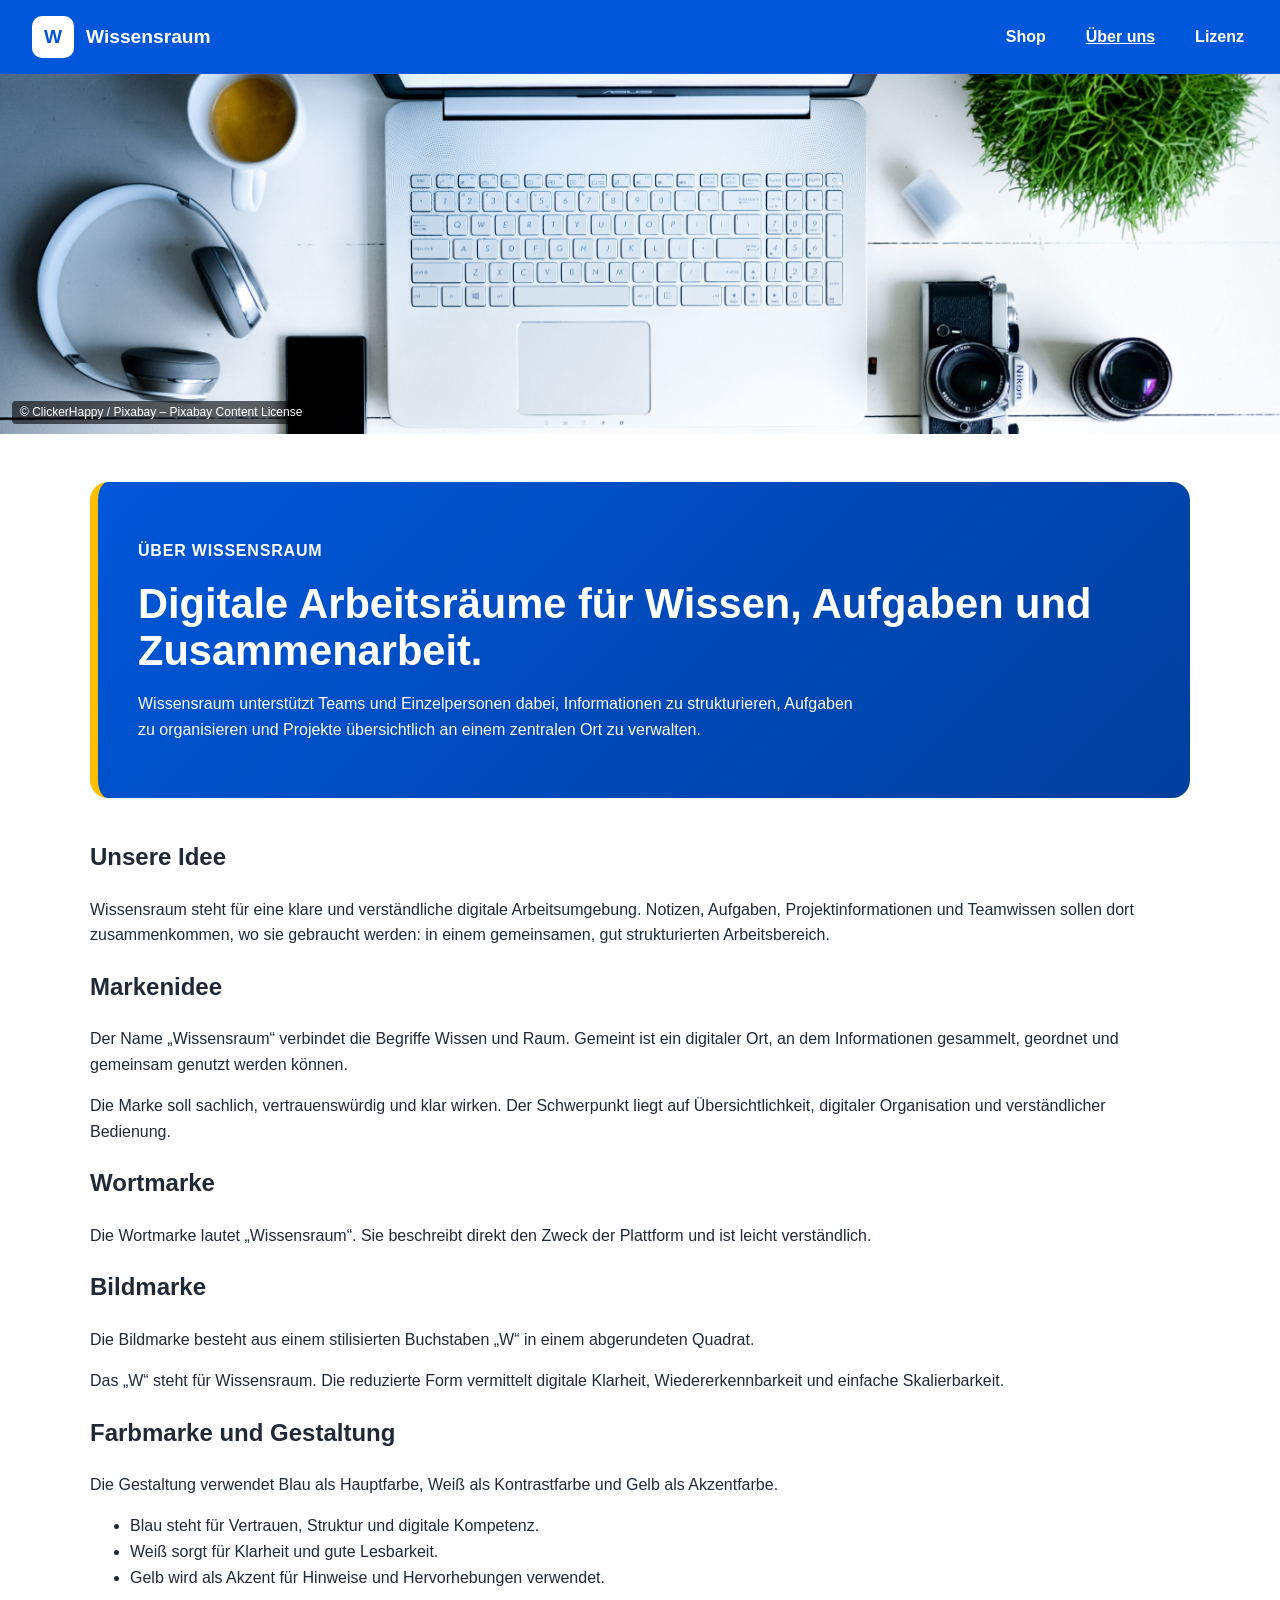
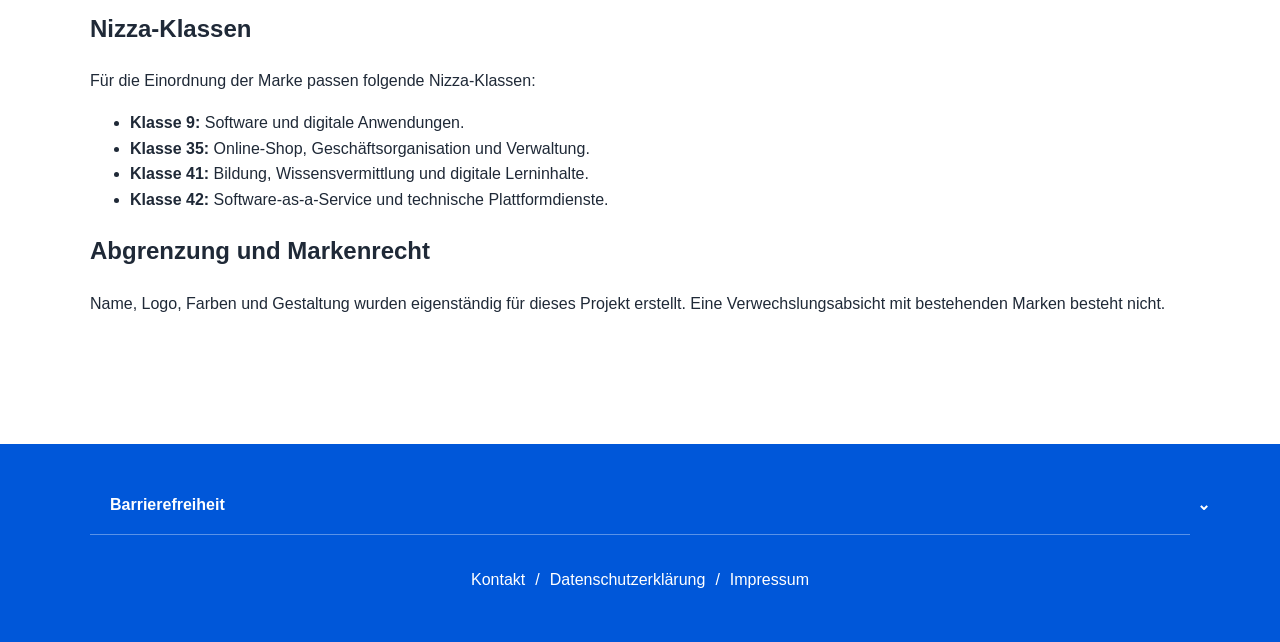
==== about.html @ c9e48c1f "Phase 1" ====
<!DOCTYPE html>
<html lang="de">
<head>
    <meta charset="UTF-8">
    <meta name="viewport" content="width=device-width, initial-scale=1.0">
    <title>Über uns | Wissensraum</title>
    <link rel="stylesheet" href="style.css">
</head>
<body>

<a class="skip-link" href="#main-content">Zum Inhalt springen</a>

<header class="site-header">
    <a class="brand" href="index.html" aria-label="Startseite Wissensraum">
        <div class="logo" aria-hidden="true">W</div>
        <span>Wissensraum</span>
    </a>

    <nav class="main-nav" aria-label="Hauptnavigation">
        <a href="shop.html">Shop</a>
        <a href="about.html" aria-current="page">Über uns</a>
        <a href="lizenz.html">Lizenz</a>
    </nav>
</header>

<figure class="hero-media">
    <img src="assets/table.jpg" alt="Arbeitsplatz mit Laptop, Kopfhörern, Kamera und Pflanze">
    <figcaption>© ClickerHappy / Pixabay – Pixabay Content License</figcaption>
</figure>

<main id="main-content" tabindex="-1">

    <section class="hero impressum-hero">
        <p class="label">Über Wissensraum</p>
        <h1>Digitale Arbeitsräume für Wissen, Aufgaben und Zusammenarbeit.</h1>
        <p>
            Wissensraum unterstützt Teams und Einzelpersonen dabei, Informationen zu strukturieren,
            Aufgaben zu organisieren und Projekte übersichtlich an einem zentralen Ort zu verwalten.
        </p>
    </section>

    <section class="cart-box info-block">
        <h2>Unsere Idee</h2>
        <p>
            Wissensraum steht für eine klare und verständliche digitale Arbeitsumgebung.
            Notizen, Aufgaben, Projektinformationen und Teamwissen sollen dort zusammenkommen,
            wo sie gebraucht werden: in einem gemeinsamen, gut strukturierten Arbeitsbereich.
        </p>
    </section>

    <section class="cart-box">
        <h2>Markenidee</h2>
        <p>
            Der Name „Wissensraum“ verbindet die Begriffe Wissen und Raum.
            Gemeint ist ein digitaler Ort, an dem Informationen gesammelt,
            geordnet und gemeinsam genutzt werden können.
        </p>
        <p>
            Die Marke soll sachlich, vertrauenswürdig und klar wirken.
            Der Schwerpunkt liegt auf Übersichtlichkeit, digitaler Organisation
            und verständlicher Bedienung.
        </p>
    </section>

    <section class="cart-box info-block">
        <h2>Wortmarke</h2>
        <p>
            Die Wortmarke lautet „Wissensraum“. Sie beschreibt direkt den Zweck
            der Plattform und ist leicht verständlich.
        </p>
    </section>

    <section class="cart-box">
        <h2>Bildmarke</h2>
        <p>
            Die Bildmarke besteht aus einem stilisierten Buchstaben „W“
            in einem abgerundeten Quadrat.
        </p>
        <p>
            Das „W“ steht für Wissensraum. Die reduzierte Form vermittelt
            digitale Klarheit, Wiedererkennbarkeit und einfache Skalierbarkeit.
        </p>
    </section>

    <section class="cart-box info-block">
        <h2>Farbmarke und Gestaltung</h2>
        <p>
            Die Gestaltung verwendet Blau als Hauptfarbe, Weiß als Kontrastfarbe
            und Gelb als Akzentfarbe.
        </p>
        <ul>
            <li>Blau steht für Vertrauen, Struktur und digitale Kompetenz.</li>
            <li>Weiß sorgt für Klarheit und gute Lesbarkeit.</li>
            <li>Gelb wird als Akzent für Hinweise und Hervorhebungen verwendet.</li>
        </ul>
    </section>

    <section class="cart-box">
        <h2>Nizza-Klassen</h2>
        <p>
            Für die Einordnung der Marke passen folgende Nizza-Klassen:
        </p>
        <ul>
            <li><strong>Klasse 9:</strong> Software und digitale Anwendungen.</li>
            <li><strong>Klasse 35:</strong> Online-Shop, Geschäftsorganisation und Verwaltung.</li>
            <li><strong>Klasse 41:</strong> Bildung, Wissensvermittlung und digitale Lerninhalte.</li>
            <li><strong>Klasse 42:</strong> Software-as-a-Service und technische Plattformdienste.</li>
        </ul>
    </section>

    <section class="cart-box info-block">
        <h2>Abgrenzung und Markenrecht</h2>
        <p>
            Name, Logo, Farben und Gestaltung wurden eigenständig für dieses Projekt erstellt.
            Eine Verwechslungsabsicht mit bestehenden Marken besteht nicht.
        </p>
    </section>

</main>

<footer class="site-footer">
    <section class="legal-accordion" aria-label="Rechtliche Informationen">
        <details>
            <summary>Barrierefreiheit</summary>
            <div class="accordion-content">
                <p>
                    Wissensraum legt Wert auf eine zugängliche Nutzung der Website.
                    Die Oberfläche wurde mit Fokus auf klare Struktur, Tastaturbedienbarkeit,
                    sichtbare Fokusmarkierungen und gute Lesbarkeit umgesetzt.
                    Diese Website wurde mit Blick auf WCAG 2.2 AA entwickelt.
                    Eine vollständige technische Prüfung ist erforderlich, um die Konformität abschließend zu bestätigen.
                </p>
                <ul>
                    <li>Semantisches HTML</li>
                    <li>Tastaturbedienbarkeit</li>
                    <li>Ausreichende Farbkontraste</li>
                    <li>Responsive Darstellung</li>
                    <li>Klare Navigationsstruktur</li>
                    <li>Sichtbare Fokus-Markierungen</li>
                </ul>
            </div>
        </details>
    </section>

    <nav class="footer-links" aria-label="Rechtliche Links">
        <a href="kontakt.html">Kontakt</a>
        <span aria-hidden="true">/</span>
        <a href="datenschutz.html">Datenschutzerklärung</a>
        <span aria-hidden="true">/</span>
        <a href="impressum.html">Impressum</a>
    </nav>
</footer>

</body>
</html>
---- style.css ----
:root {
    --blue: #0057d9;
    --blue-dark: #003f9e;
    --light-blue: #eaf2ff;
    --text: #1f2937;
    --border: #dbe3ef;
    --error: #b00020;
    --focus: #ffbf00;
}

body {
    margin: 0;
    font-family: Arial, Helvetica, sans-serif;
    background: white;
    color: var(--text);
    line-height: 1.6;
}

.hidden {
    display: none;
}

.skip-link {
    position: absolute;
    top: -60px;
    left: 20px;
    background: var(--focus);
    color: black;
    padding: 10px 14px;
    z-index: 1000;
    text-decoration: none;
    font-weight: 700;
    border-radius: 6px;
}

.skip-link:focus {
    top: 20px;
}

a:focus-visible,
button:focus-visible,
summary:focus-visible,
input:focus-visible,
textarea:focus-visible {
    outline: 3px solid var(--focus);
    outline-offset: 4px;
}

.site-header {
    background: var(--blue);
    padding: 16px 32px;
    display: flex;
    justify-content: space-between;
    align-items: center;
}

.brand {
    display: flex;
    align-items: center;
    gap: 12px;
    color: white;
    text-decoration: none;
    font-weight: 700;
    font-size: 1.2rem;
}

.logo {
    width: 42px;
    height: 42px;
    border-radius: 10px;
    background: white;
    color: var(--blue);
    display: flex;
    align-items: center;
    justify-content: center;
    font-weight: 800;
}

.main-nav {
    display: flex;
    gap: 32px;
    align-items: center;
}

.main-nav a {
    color: white;
    text-decoration: none;
    font-weight: 700;
    padding: 8px 4px;
}

.main-nav a:hover,
.main-nav a[aria-current="page"] {
    text-decoration: underline;
}

.hero-media {
    position: relative;
    width: 100%;
    margin: 0;
    padding: 0;
}

.hero-media img {
    width: 100%;
    max-height: 360px;
    object-fit: cover;
    display: block;
}

.hero-media figcaption {
    position: absolute;
    left: 12px;
    bottom: 10px;
    background: rgba(0, 0, 0, 0.6);
    color: white;
    padding: 2px 8px;
    border-radius: 4px;
    font-size: 0.75rem;
}

main {
    max-width: 1100px;
    margin: 0 auto;
    padding: 48px 24px;
    min-height: 70vh;
}

.hero {
    background: var(--light-blue);
    border-radius: 18px;
    padding: 40px;
    margin-bottom: 40px;
}

.label {
    color: var(--blue);
    font-weight: 700;
    text-transform: uppercase;
    letter-spacing: 0.05em;
}

.hero h1 {
    font-size: 2.4rem;
    margin: 0 0 16px;
}

.products {
    display: grid;
    grid-template-columns: repeat(3, 1fr);
    gap: 24px;
    margin-top: 80px;
}

.product-card {
    border: 1px solid var(--border);
    border-radius: 18px;
    padding: 28px;
    background: white;
    display: flex;
    flex-direction: column;
}

.product-card ul {
    flex-grow: 1;
}

.product-card button {
    align-self: flex-start;
}

.product-card.featured {
    border: 2px solid var(--blue);
}

.product-card h2 {
    color: var(--blue);
    margin-top: 0;
}

.price {
    font-size: 1.6rem;
    font-weight: 700;
    color: var(--blue-dark);
}

button {
    background: var(--blue);
    color: white;
    border: none;
    border-radius: 10px;
    padding: 12px 18px;
    font-weight: 700;
    cursor: pointer;
}

button:hover {
    background: var(--blue-dark);
}

.cart-panel {
    max-width: 1100px;
    margin: 40px auto 0;
    padding: 28px;
    background: white;
    border: 1px solid var(--border);
    border-radius: 18px;
}

.cart-title {
    display: flex;
    align-items: center;
    gap: 10px;
    color: var(--blue);
}

.cart-icon {
    width: 30px;
    height: 30px;
    filter: brightness(0) saturate(100%) invert(28%) sepia(99%) saturate(2633%) hue-rotate(210deg) brightness(89%) contrast(104%);
}

#cart {
    list-style: none;
    padding-left: 0;
}

.cart-item-selected {
    border-left: 5px solid var(--blue);
    background: var(--light-blue);
    border-radius: 10px;
    padding: 16px 20px;
    max-width: 520px;
}

.cart-item-selected strong {
    color: var(--blue);
    font-size: 1.1rem;
}

.notice {
    font-size: 0.95rem;
    color: #4b5563;
}

.checkout-form {
    margin-top: 32px;
    max-width: 900px;
}

.checkout-form h3 {
    font-size: 1.6rem;
    margin-bottom: 32px;
}

.step-number {
    display: inline-flex;
    width: 30px;
    height: 30px;
    border: 2px solid var(--text);
    border-radius: 50%;
    align-items: center;
    justify-content: center;
    font-size: 1rem;
    margin-right: 14px;
}

.checkout-form h4 {
    font-size: 1.3rem;
    margin: 28px 0 6px;
}

.form-hint {
    color: #4b5563;
    margin-top: 0;
}

.form-grid {
    display: grid;
    grid-template-columns: repeat(2, 1fr);
    gap: 18px 32px;
    margin: 18px 0;
}

.form-field {
    display: flex;
    flex-direction: column;
    gap: 6px;
}

.form-field label,
.form-details label {
    font-weight: 700;
}

.form-grid input,
.form-details textarea {
    width: 100%;
    padding: 16px 18px;
    border: 1px solid var(--border);
    font-size: 1rem;
    box-sizing: border-box;
}

.error-message {
    min-height: 1.2em;
    color: var(--error);
    font-size: 0.95rem;
    margin: 0;
}

input[aria-invalid="true"],
textarea[aria-invalid="true"] {
    border: 2px solid var(--error);
}

.form-details {
    margin: 24px 0;
}

.form-details summary {
    cursor: pointer;
    font-weight: 700;
    color: var(--blue);
}

.form-details textarea {
    margin-top: 12px;
    min-height: 90px;
    resize: vertical;
}

.checkbox-row {
    display: flex;
    align-items: center;
    gap: 14px;
    margin: 18px 0;
}

.checkbox-row input {
    width: 24px;
    height: 24px;
}

.checkout-submit {
    width: 100%;
    margin-top: 20px;
    border-radius: 0;
    padding: 18px;
    font-size: 1rem;
}

.site-footer {
    margin-top: 64px;
    background: var(--blue);
    color: white;
    padding: 32px;
}

.legal-accordion {
    max-width: 1100px;
    margin: 0 auto 32px auto;
}

.legal-accordion summary {
    display: block;
    width: 100%;
    cursor: pointer;
    font-weight: 700;
    padding: 16px 20px;
    color: white;
    background: var(--blue);
    list-style: none;
    border: none;
}

.legal-accordion details {
    margin-bottom: 2px;
    border-bottom: 1px solid rgba(255, 255, 255, 0.35);
}

.legal-accordion summary::-webkit-details-marker {
    display: none;
}

.legal-accordion summary::after {
    content: "⌄";
    float: right;
}

.legal-accordion details[open] summary::after {
    content: "⌃";
}

.accordion-content {
    background: var(--blue-dark);
    padding: 20px;
    color: white;
}

.accordion-content p,
.accordion-content li {
    color: white;
}

.footer-links {
    display: flex;
    justify-content: center;
    gap: 10px;
    flex-wrap: wrap;
    margin: 28px 0 18px;
}

.footer-links a,
.footer-links span {
    color: white;
    text-decoration: none;
}

.footer-links a:hover {
    text-decoration: underline;
}

.mock-popup {
    position: fixed;
    inset: 0;
    background: rgba(0, 0, 0, 0.45);
    display: flex;
    align-items: center;
    justify-content: center;
    z-index: 2000;
}

.mock-popup.hidden {
    display: none;
}

.mock-popup-content {
    background: white;
    color: var(--text);
    max-width: 480px;
    padding: 32px;
    border-radius: 18px;
    box-shadow: 0 12px 40px rgba(0, 0, 0, 0.25);
}

.mock-popup-content h2 {
    color: var(--blue);
    margin-top: 0;
}

.loading-overlay {
    position: fixed;
    inset: 0;
    background: rgba(255, 255, 255, 0.75);
    display: flex;
    align-items: center;
    justify-content: center;
    z-index: 3000;
}

.loading-overlay.hidden {
    display: none;
}

.loading-overlay img {
    width: 300px;
    height: auto;
}

.sr-only {
    position: absolute;
    width: 1px;
    height: 1px;
    padding: 0;
    margin: -1px;
    overflow: hidden;
    clip: rect(0, 0, 0, 0);
    white-space: nowrap;
    border: 0;
}

@media (max-width: 800px) {
    .site-header {
        flex-direction: column;
        align-items: flex-start;
        gap: 16px;
    }

    .main-nav {
        flex-wrap: wrap;
        gap: 20px;
    }

    .products {
        grid-template-columns: 1fr;
    }

    .form-grid {
        grid-template-columns: 1fr;
    }

    .hero h1 {
        font-size: 2rem;
    }
}

.feature-showcase {
    margin-top: 80px;
}

.feature-intro {
    max-width: 760px;
    margin-bottom: 50px;
}

.feature-label {
    color: var(--blue);
    font-weight: 700;
    text-transform: uppercase;
    letter-spacing: 0.08em;
    margin-bottom: 12px;
}

.feature-intro h2 {
    font-size: 3.2rem;
    line-height: 1.08;
    margin: 0 0 24px;
    max-width: 720px;
}

.feature-text {
    font-size: 1.1rem;
    color: #4b5563;
    max-width: 680px;
}

.feature-highlight-grid {
    display: block;
    width: 100%;
}

.feature-large-card {
    background: #f5efe7;
    border-radius: 24px;
    overflow: hidden;
    display: grid;
    grid-template-columns: minmax(220px, 0.9fr) minmax(260px, 1.1fr);
    min-height: 520px;
    width: 100%;
}

.feature-card-content {
    padding: 42px;
    display: flex;
    flex-direction: column;
    position: relative;
    z-index: 2;
}

.feature-card-label {
    font-size: 0.95rem;
    color: #4b5563;
    margin-bottom: 16px;
}

.feature-card-content h3 {
    font-size: 2rem;
    line-height: 1.1;
    margin: 0 0 24px;
}

.feature-card-content p {
    color: #4b5563;
    line-height: 1.7;
}

.feature-arrow {
    margin-top: auto;
    width: 52px;
    height: 52px;
    border-radius: 50%;
    font-size: 1.5rem;
    padding: 0;
}

.feature-preview {
    position: relative;
    min-width: 0;
    display: flex;
    align-items: center;
    justify-content: center;
    padding: 30px;
    overflow: hidden;
}

.preview-window {
    width: 100%;
    max-width: 340px;
    height: 100%;
    min-height: 440px;
    background: white;
    border-radius: 24px;
    display: grid;
    grid-template-columns: 70px 1fr;
    overflow: hidden;
    box-shadow: 0 12px 40px rgba(0,0,0,0.08);
}

.preview-sidebar {
    background: #f3f4f6;
}

.preview-content {
    position: relative;
    padding: 24px;
    overflow: hidden;
}

.preview-note {
    position: absolute;
    background: white;
    border-radius: 18px;
    padding: 16px;
    width: 210px;
    max-width: calc(100% - 32px);
    box-shadow: 0 10px 24px rgba(0,0,0,0.08);
    border: 1px solid #e5e7eb;
}

.preview-note strong {
    display: block;
    margin-bottom: 8px;
    font-size: 1rem;
}

.preview-note span {
    color: #4b5563;
}

.note-one {
    top: 30px;
    right: 18px;
}

.note-two {
    top: 180px;
    left: 18px;
}

.note-three {
    bottom: 40px;
    right: 18px;
}

.feature-small-grid {
    display: grid;
    grid-template-columns: 1fr 1fr;
    gap: 20px;
}

.mini-feature-card {
    background: white;
    border: 1px solid var(--border);
    border-radius: 22px;
    padding: 28px;
    min-height: 210px;
}

.mini-icon {
    font-size: 2rem;
    margin-bottom: 20px;
}

.mini-feature-card h3 {
    font-size: 1.3rem;
    line-height: 1.2;
    margin-bottom: 14px;
}

.mini-feature-card p {
    color: #4b5563;
    line-height: 1.6;
}

.featured-mini-card {
    background: var(--blue-dark);
    color: white;
}

.featured-mini-card p {
    color: rgba(255,255,255,0.85);
}

@media (max-width: 1100px) {
    .feature-highlight-grid {
        grid-template-columns: 1fr;
    }

    .feature-large-card {
        grid-template-columns: 1fr 1fr;
    }
}

@media (max-width: 760px) {
    .feature-intro h2 {
        font-size: 2.2rem;
    }

    .feature-large-card {
        grid-template-columns: 1fr;
    }

    .feature-small-grid {
        grid-template-columns: 1fr;
    }

    .preview-window {
        max-width: 100%;
        min-height: 360px;
    }
}

.impressum-hero {
    background: linear-gradient(135deg, var(--blue), var(--blue-dark));
    color: white;
    border-left: 8px solid var(--focus);
}

.impressum-hero .label {
    color: white;
    opacity: 1;
}

.impressum-hero h1 {
    color: white;
    font-size: 2.6rem;
    line-height: 1.15;
}

.impressum-hero p {
    color: white;
    max-width: 720px;
}


.shop-area {
    background: var(--light-blue);
    padding: 70px 40px;
    border-radius: 0;
    margin-top: 80px;

    width: 100vw;
    margin-left: calc(50% - 50vw);
    margin-right: calc(50% - 50vw);
    box-sizing: border-box;
}

.shop-area .products {
    max-width: 1100px;
    margin: 0 auto;
}

.shop-area .cart-panel {
    max-width: 1100px;
    margin: 40px auto 0;
    background: white;
}
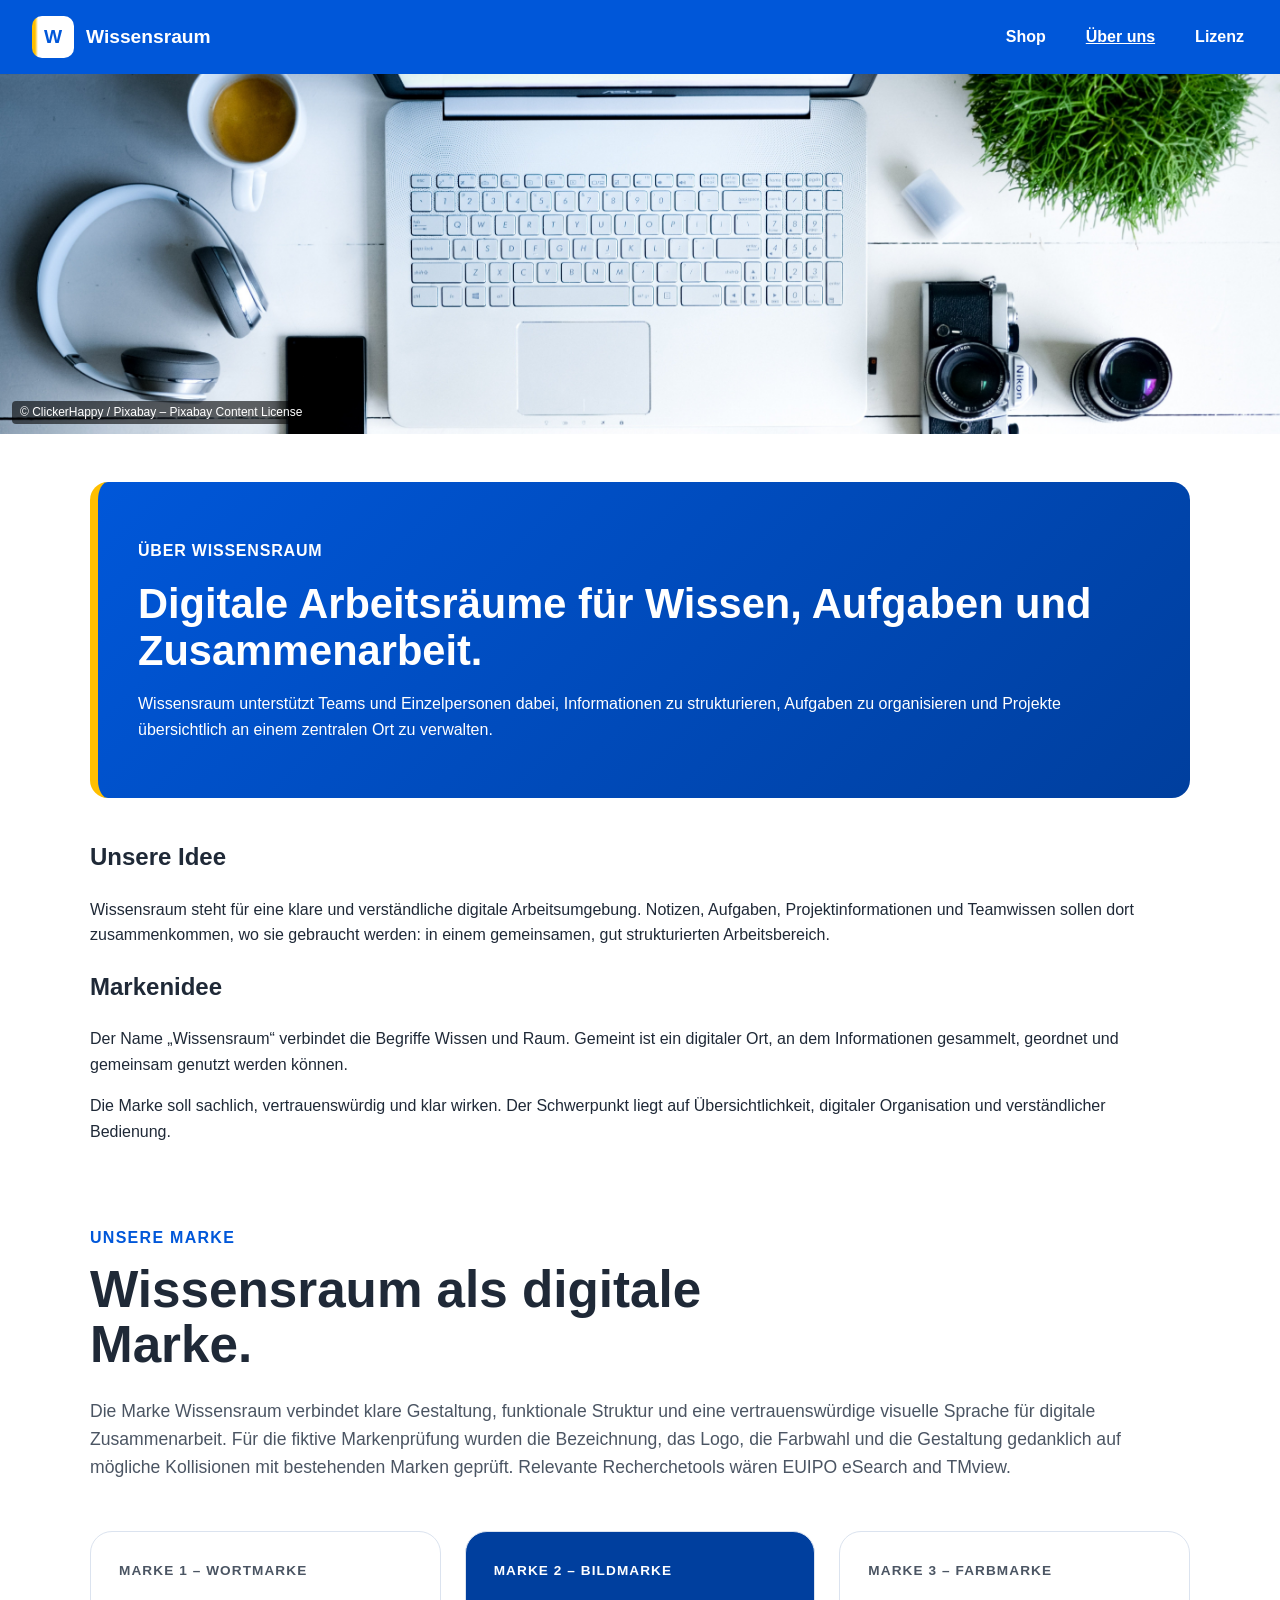
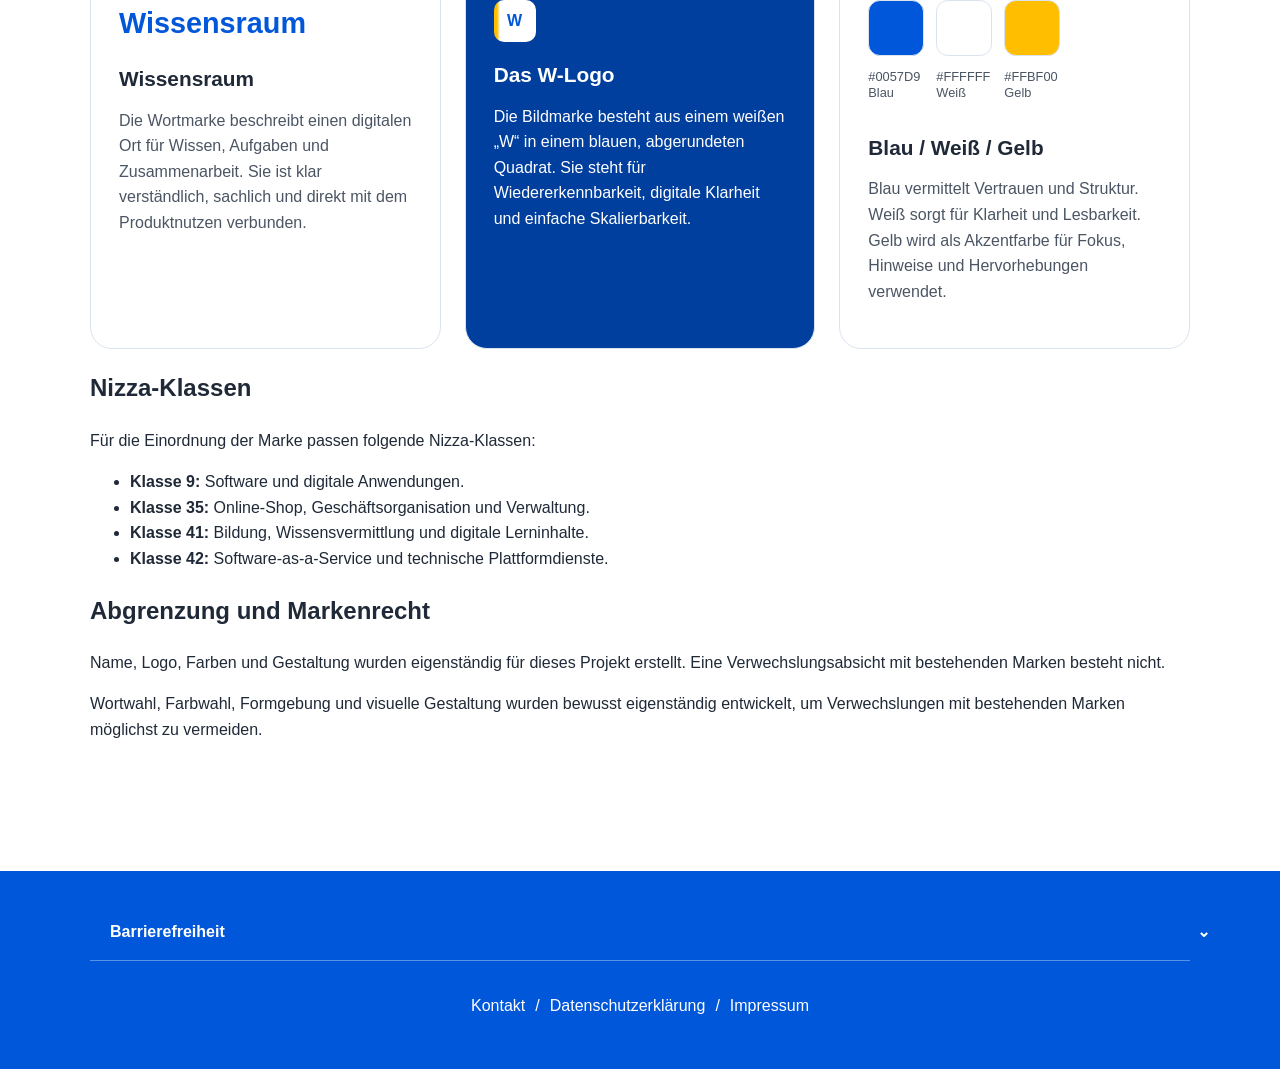
==== commit d2224c3f: "Phase 2" ====
--- a/about.html
+++ b/about.html
@@ -62,37 +62,71 @@
         </p>
     </section>
 
-    <section class="cart-box info-block">
-        <h2>Wortmarke</h2>
-        <p>
-            Die Wortmarke lautet „Wissensraum“. Sie beschreibt direkt den Zweck
-            der Plattform und ist leicht verständlich.
-        </p>
-    </section>
+    <section class="brand-showcase" aria-labelledby="brand-heading">
+        <div class="feature-intro">
+            <p class="feature-label">Unsere Marke</p>
+            <h2 id="brand-heading">Wissensraum als digitale Marke.</h2>
+            <p class="feature-text">
+                Die Marke Wissensraum verbindet klare Gestaltung, funktionale Struktur
+                und eine vertrauenswürdige visuelle Sprache für digitale Zusammenarbeit.
+                Für die fiktive Markenprüfung wurden die Bezeichnung, das Logo,
+                die Farbwahl und die Gestaltung gedanklich auf mögliche Kollisionen
+                mit bestehenden Marken geprüft. Relevante Recherchetools wären
+                EUIPO eSearch and TMview.
+            </p>
+        </div>
 
-    <section class="cart-box">
-        <h2>Bildmarke</h2>
-        <p>
-            Die Bildmarke besteht aus einem stilisierten Buchstaben „W“
-            in einem abgerundeten Quadrat.
-        </p>
-        <p>
-            Das „W“ steht für Wissensraum. Die reduzierte Form vermittelt
-            digitale Klarheit, Wiedererkennbarkeit und einfache Skalierbarkeit.
-        </p>
-    </section>
+        <div class="feature-small-grid brand-grid">
 
-    <section class="cart-box info-block">
-        <h2>Farbmarke und Gestaltung</h2>
-        <p>
-            Die Gestaltung verwendet Blau als Hauptfarbe, Weiß als Kontrastfarbe
-            und Gelb als Akzentfarbe.
-        </p>
-        <ul>
-            <li>Blau steht für Vertrauen, Struktur und digitale Kompetenz.</li>
-            <li>Weiß sorgt für Klarheit und gute Lesbarkeit.</li>
-            <li>Gelb wird als Akzent für Hinweise und Hervorhebungen verwendet.</li>
-        </ul>
+            <article class="mini-feature-card brand-card">
+                <p class="brand-kicker">Marke 1 – Wortmarke</p>
+                <div class="brand-wordmark">Wissensraum</div>
+                <h3>Wissensraum</h3>
+                <p>
+                    Die Wortmarke beschreibt einen digitalen Ort für Wissen,
+                    Aufgaben und Zusammenarbeit. Sie ist klar verständlich,
+                    sachlich und direkt mit dem Produktnutzen verbunden.
+                </p>
+            </article>
+
+            <article class="mini-feature-card featured-mini-card">
+                <p class="brand-kicker">Marke 2 – Bildmarke</p>
+                <div class="brand-logo-preview">
+                    <div class="logo" aria-hidden="true">W</div>
+                </div>
+                <h3>Das W-Logo</h3>
+                <p>
+                    Die Bildmarke besteht aus einem weißen „W“ in einem blauen,
+                    abgerundeten Quadrat. Sie steht für Wiedererkennbarkeit,
+                    digitale Klarheit und einfache Skalierbarkeit.
+                </p>
+            </article>
+
+            <article class="mini-feature-card brand-card">
+                <p class="brand-kicker">Marke 3 – Farbmarke</p>
+                <div class="color-row" aria-label="Markenfarben">
+                    <div>
+                        <span class="color-swatch blue"></span>
+                        <p>#0057D9<br>Blau</p>
+                    </div>
+                    <div>
+                        <span class="color-swatch white"></span>
+                        <p>#FFFFFF<br>Weiß</p>
+                    </div>
+                    <div>
+                        <span class="color-swatch yellow"></span>
+                        <p>#FFBF00<br>Gelb</p>
+                    </div>
+                </div>
+                <h3>Blau / Weiß / Gelb</h3>
+                <p>
+                    Blau vermittelt Vertrauen und Struktur. Weiß sorgt für Klarheit
+                    und Lesbarkeit. Gelb wird als Akzentfarbe für Fokus,
+                    Hinweise und Hervorhebungen verwendet.
+                </p>
+            </article>
+
+        </div>
     </section>
 
     <section class="cart-box">
@@ -113,6 +147,11 @@
         <p>
             Name, Logo, Farben und Gestaltung wurden eigenständig für dieses Projekt erstellt.
             Eine Verwechslungsabsicht mit bestehenden Marken besteht nicht.
+
+        <p>
+            Wortwahl, Farbwahl, Formgebung und visuelle Gestaltung wurden bewusst eigenständig entwickelt,
+            um Verwechslungen mit bestehenden Marken möglichst zu vermeiden.
+        </p>
         </p>
     </section>
 
--- a/style.css
+++ b/style.css
@@ -1,3 +1,7 @@
+/* ==================================================
+   1. Globale Variablen
+================================================== */
+
 :root {
     --blue: #0057d9;
     --blue-dark: #003f9e;
@@ -8,6 +12,11 @@
     --focus: #ffbf00;
 }
 
+
+/* ==================================================
+   2. Basislayout
+================================================== */
+
 body {
     margin: 0;
     font-family: Arial, Helvetica, sans-serif;
@@ -16,9 +25,21 @@
     line-height: 1.6;
 }
 
+main {
+    max-width: 1100px;
+    margin: 0 auto;
+    padding: 48px 24px;
+    min-height: 70vh;
+}
+
 .hidden {
     display: none;
 }
+
+
+/* ==================================================
+   3. Barrierefreiheit
+================================================== */
 
 .skip-link {
     position: absolute;
@@ -44,428 +65,6 @@
 textarea:focus-visible {
     outline: 3px solid var(--focus);
     outline-offset: 4px;
-}
-
-.site-header {
-    background: var(--blue);
-    padding: 16px 32px;
-    display: flex;
-    justify-content: space-between;
-    align-items: center;
-}
-
-.brand {
-    display: flex;
-    align-items: center;
-    gap: 12px;
-    color: white;
-    text-decoration: none;
-    font-weight: 700;
-    font-size: 1.2rem;
-}
-
-.logo {
-    width: 42px;
-    height: 42px;
-    border-radius: 10px;
-    background: white;
-    color: var(--blue);
-    display: flex;
-    align-items: center;
-    justify-content: center;
-    font-weight: 800;
-}
-
-.main-nav {
-    display: flex;
-    gap: 32px;
-    align-items: center;
-}
-
-.main-nav a {
-    color: white;
-    text-decoration: none;
-    font-weight: 700;
-    padding: 8px 4px;
-}
-
-.main-nav a:hover,
-.main-nav a[aria-current="page"] {
-    text-decoration: underline;
-}
-
-.hero-media {
-    position: relative;
-    width: 100%;
-    margin: 0;
-    padding: 0;
-}
-
-.hero-media img {
-    width: 100%;
-    max-height: 360px;
-    object-fit: cover;
-    display: block;
-}
-
-.hero-media figcaption {
-    position: absolute;
-    left: 12px;
-    bottom: 10px;
-    background: rgba(0, 0, 0, 0.6);
-    color: white;
-    padding: 2px 8px;
-    border-radius: 4px;
-    font-size: 0.75rem;
-}
-
-main {
-    max-width: 1100px;
-    margin: 0 auto;
-    padding: 48px 24px;
-    min-height: 70vh;
-}
-
-.hero {
-    background: var(--light-blue);
-    border-radius: 18px;
-    padding: 40px;
-    margin-bottom: 40px;
-}
-
-.label {
-    color: var(--blue);
-    font-weight: 700;
-    text-transform: uppercase;
-    letter-spacing: 0.05em;
-}
-
-.hero h1 {
-    font-size: 2.4rem;
-    margin: 0 0 16px;
-}
-
-.products {
-    display: grid;
-    grid-template-columns: repeat(3, 1fr);
-    gap: 24px;
-    margin-top: 80px;
-}
-
-.product-card {
-    border: 1px solid var(--border);
-    border-radius: 18px;
-    padding: 28px;
-    background: white;
-    display: flex;
-    flex-direction: column;
-}
-
-.product-card ul {
-    flex-grow: 1;
-}
-
-.product-card button {
-    align-self: flex-start;
-}
-
-.product-card.featured {
-    border: 2px solid var(--blue);
-}
-
-.product-card h2 {
-    color: var(--blue);
-    margin-top: 0;
-}
-
-.price {
-    font-size: 1.6rem;
-    font-weight: 700;
-    color: var(--blue-dark);
-}
-
-button {
-    background: var(--blue);
-    color: white;
-    border: none;
-    border-radius: 10px;
-    padding: 12px 18px;
-    font-weight: 700;
-    cursor: pointer;
-}
-
-button:hover {
-    background: var(--blue-dark);
-}
-
-.cart-panel {
-    max-width: 1100px;
-    margin: 40px auto 0;
-    padding: 28px;
-    background: white;
-    border: 1px solid var(--border);
-    border-radius: 18px;
-}
-
-.cart-title {
-    display: flex;
-    align-items: center;
-    gap: 10px;
-    color: var(--blue);
-}
-
-.cart-icon {
-    width: 30px;
-    height: 30px;
-    filter: brightness(0) saturate(100%) invert(28%) sepia(99%) saturate(2633%) hue-rotate(210deg) brightness(89%) contrast(104%);
-}
-
-#cart {
-    list-style: none;
-    padding-left: 0;
-}
-
-.cart-item-selected {
-    border-left: 5px solid var(--blue);
-    background: var(--light-blue);
-    border-radius: 10px;
-    padding: 16px 20px;
-    max-width: 520px;
-}
-
-.cart-item-selected strong {
-    color: var(--blue);
-    font-size: 1.1rem;
-}
-
-.notice {
-    font-size: 0.95rem;
-    color: #4b5563;
-}
-
-.checkout-form {
-    margin-top: 32px;
-    max-width: 900px;
-}
-
-.checkout-form h3 {
-    font-size: 1.6rem;
-    margin-bottom: 32px;
-}
-
-.step-number {
-    display: inline-flex;
-    width: 30px;
-    height: 30px;
-    border: 2px solid var(--text);
-    border-radius: 50%;
-    align-items: center;
-    justify-content: center;
-    font-size: 1rem;
-    margin-right: 14px;
-}
-
-.checkout-form h4 {
-    font-size: 1.3rem;
-    margin: 28px 0 6px;
-}
-
-.form-hint {
-    color: #4b5563;
-    margin-top: 0;
-}
-
-.form-grid {
-    display: grid;
-    grid-template-columns: repeat(2, 1fr);
-    gap: 18px 32px;
-    margin: 18px 0;
-}
-
-.form-field {
-    display: flex;
-    flex-direction: column;
-    gap: 6px;
-}
-
-.form-field label,
-.form-details label {
-    font-weight: 700;
-}
-
-.form-grid input,
-.form-details textarea {
-    width: 100%;
-    padding: 16px 18px;
-    border: 1px solid var(--border);
-    font-size: 1rem;
-    box-sizing: border-box;
-}
-
-.error-message {
-    min-height: 1.2em;
-    color: var(--error);
-    font-size: 0.95rem;
-    margin: 0;
-}
-
-input[aria-invalid="true"],
-textarea[aria-invalid="true"] {
-    border: 2px solid var(--error);
-}
-
-.form-details {
-    margin: 24px 0;
-}
-
-.form-details summary {
-    cursor: pointer;
-    font-weight: 700;
-    color: var(--blue);
-}
-
-.form-details textarea {
-    margin-top: 12px;
-    min-height: 90px;
-    resize: vertical;
-}
-
-.checkbox-row {
-    display: flex;
-    align-items: center;
-    gap: 14px;
-    margin: 18px 0;
-}
-
-.checkbox-row input {
-    width: 24px;
-    height: 24px;
-}
-
-.checkout-submit {
-    width: 100%;
-    margin-top: 20px;
-    border-radius: 0;
-    padding: 18px;
-    font-size: 1rem;
-}
-
-.site-footer {
-    margin-top: 64px;
-    background: var(--blue);
-    color: white;
-    padding: 32px;
-}
-
-.legal-accordion {
-    max-width: 1100px;
-    margin: 0 auto 32px auto;
-}
-
-.legal-accordion summary {
-    display: block;
-    width: 100%;
-    cursor: pointer;
-    font-weight: 700;
-    padding: 16px 20px;
-    color: white;
-    background: var(--blue);
-    list-style: none;
-    border: none;
-}
-
-.legal-accordion details {
-    margin-bottom: 2px;
-    border-bottom: 1px solid rgba(255, 255, 255, 0.35);
-}
-
-.legal-accordion summary::-webkit-details-marker {
-    display: none;
-}
-
-.legal-accordion summary::after {
-    content: "⌄";
-    float: right;
-}
-
-.legal-accordion details[open] summary::after {
-    content: "⌃";
-}
-
-.accordion-content {
-    background: var(--blue-dark);
-    padding: 20px;
-    color: white;
-}
-
-.accordion-content p,
-.accordion-content li {
-    color: white;
-}
-
-.footer-links {
-    display: flex;
-    justify-content: center;
-    gap: 10px;
-    flex-wrap: wrap;
-    margin: 28px 0 18px;
-}
-
-.footer-links a,
-.footer-links span {
-    color: white;
-    text-decoration: none;
-}
-
-.footer-links a:hover {
-    text-decoration: underline;
-}
-
-.mock-popup {
-    position: fixed;
-    inset: 0;
-    background: rgba(0, 0, 0, 0.45);
-    display: flex;
-    align-items: center;
-    justify-content: center;
-    z-index: 2000;
-}
-
-.mock-popup.hidden {
-    display: none;
-}
-
-.mock-popup-content {
-    background: white;
-    color: var(--text);
-    max-width: 480px;
-    padding: 32px;
-    border-radius: 18px;
-    box-shadow: 0 12px 40px rgba(0, 0, 0, 0.25);
-}
-
-.mock-popup-content h2 {
-    color: var(--blue);
-    margin-top: 0;
-}
-
-.loading-overlay {
-    position: fixed;
-    inset: 0;
-    background: rgba(255, 255, 255, 0.75);
-    display: flex;
-    align-items: center;
-    justify-content: center;
-    z-index: 3000;
-}
-
-.loading-overlay.hidden {
-    display: none;
-}
-
-.loading-overlay img {
-    width: 300px;
-    height: auto;
 }
 
 .sr-only {
@@ -480,30 +79,384 @@
     border: 0;
 }
 
-@media (max-width: 800px) {
-    .site-header {
-        flex-direction: column;
-        align-items: flex-start;
-        gap: 16px;
-    }
-
-    .main-nav {
-        flex-wrap: wrap;
-        gap: 20px;
-    }
-
-    .products {
-        grid-template-columns: 1fr;
-    }
-
-    .form-grid {
-        grid-template-columns: 1fr;
-    }
-
-    .hero h1 {
-        font-size: 2rem;
-    }
-}
+
+/* ==================================================
+   4. Header, Logo und Navigation
+================================================== */
+
+.site-header {
+    background: var(--blue);
+    padding: 16px 32px;
+    display: flex;
+    justify-content: space-between;
+    align-items: center;
+}
+
+.brand {
+    display: flex;
+    align-items: center;
+    gap: 12px;
+    color: white;
+    text-decoration: none;
+    font-weight: 700;
+    font-size: 1.2rem;
+}
+
+.logo {
+    width: 42px;
+    height: 42px;
+    border-radius: 10px;
+    background: linear-gradient(90deg, var(--focus) 0 3px, white 6px);
+    color: var(--blue);
+    display: flex;
+    align-items: center;
+    justify-content: center;
+    font-weight: 800;
+}
+
+.main-nav {
+    display: flex;
+    gap: 32px;
+    align-items: center;
+}
+
+.main-nav a {
+    color: white;
+    text-decoration: none;
+    font-weight: 700;
+    padding: 8px 4px;
+}
+
+.main-nav a:hover,
+.main-nav a[aria-current="page"] {
+    text-decoration: underline;
+}
+
+
+/* ==================================================
+   5. Hero-Bild und Hero-Bereiche
+================================================== */
+
+.hero-media {
+    position: relative;
+    width: 100%;
+    margin: 0;
+    padding: 0;
+}
+
+.hero-media img {
+    width: 100%;
+    max-height: 360px;
+    object-fit: cover;
+    display: block;
+}
+
+.hero-media figcaption {
+    position: absolute;
+    left: 12px;
+    bottom: 10px;
+    background: rgba(0, 0, 0, 0.6);
+    color: white;
+    padding: 2px 8px;
+    border-radius: 4px;
+    font-size: 0.75rem;
+}
+
+.hero {
+    background: var(--light-blue);
+    border-radius: 18px;
+    padding: 40px;
+    margin-bottom: 40px;
+}
+
+.label {
+    color: var(--blue);
+    font-weight: 700;
+    text-transform: uppercase;
+    letter-spacing: 0.05em;
+}
+
+.hero h1 {
+    font-size: 2.4rem;
+    margin: 0 0 16px;
+}
+
+.impressum-hero {
+    background: linear-gradient(135deg, var(--blue), var(--blue-dark));
+    color: white;
+    border-left: 8px solid var(--focus);
+}
+
+.impressum-hero .label,
+.impressum-hero h1,
+.impressum-hero p {
+    color: white;
+}
+
+.impressum-hero .label {
+    opacity: 1;
+}
+
+.impressum-hero h1 {
+    font-size: 2.6rem;
+    line-height: 1.15;
+}
+
+.impressum-hero p {
+    max-width: 100%;
+}
+
+
+/* ==================================================
+   6. Buttons
+================================================== */
+
+button {
+    background: var(--blue);
+    color: white;
+    border: none;
+    border-radius: 10px;
+    padding: 12px 18px;
+    font-weight: 700;
+    cursor: pointer;
+}
+
+button:hover {
+    background: var(--blue-dark);
+}
+
+
+/* ==================================================
+   7. Produktbereich / Shop
+================================================== */
+
+.shop-area {
+    background: var(--light-blue);
+    padding: 70px 40px;
+    border-radius: 0;
+    margin-top: 80px;
+    width: 100vw;
+    margin-left: calc(50% - 50vw);
+    margin-right: calc(50% - 50vw);
+    box-sizing: border-box;
+}
+
+.products {
+    display: grid;
+    grid-template-columns: repeat(3, 1fr);
+    gap: 24px;
+    margin-top: 80px;
+}
+
+.shop-area .products {
+    max-width: 1100px;
+    margin: 0 auto;
+}
+
+.product-card {
+    border: 1px solid var(--border);
+    border-radius: 18px;
+    padding: 28px;
+    background: white;
+    display: flex;
+    flex-direction: column;
+}
+
+.product-card.featured {
+    border: 2px solid var(--blue);
+}
+
+.product-card h2 {
+    color: var(--blue);
+    margin-top: 0;
+}
+
+.product-card ul {
+    flex-grow: 1;
+}
+
+.product-card button {
+    align-self: flex-start;
+}
+
+.price {
+    font-size: 1.6rem;
+    font-weight: 700;
+    color: var(--blue-dark);
+}
+
+
+/* ==================================================
+   8. Warenkorb
+================================================== */
+
+.cart-panel {
+    max-width: 1100px;
+    margin: 40px auto 0;
+    padding: 28px;
+    background: white;
+    border: 1px solid var(--border);
+    border-radius: 18px;
+}
+
+.shop-area .cart-panel {
+    max-width: 1100px;
+    margin: 40px auto 0;
+    background: white;
+}
+
+.cart-title {
+    display: flex;
+    align-items: center;
+    gap: 10px;
+    color: var(--blue);
+}
+
+.cart-icon {
+    width: 30px;
+    height: 30px;
+    filter: brightness(0) saturate(100%) invert(28%) sepia(99%) saturate(2633%) hue-rotate(210deg) brightness(89%) contrast(104%);
+}
+
+#cart {
+    list-style: none;
+    padding-left: 0;
+}
+
+.cart-item-selected {
+    border-left: 5px solid var(--blue);
+    background: var(--light-blue);
+    border-radius: 10px;
+    padding: 16px 20px;
+    max-width: 520px;
+}
+
+.cart-item-selected strong {
+    color: var(--blue);
+    font-size: 1.1rem;
+}
+
+.notice {
+    font-size: 0.95rem;
+    color: #4b5563;
+}
+
+
+/* ==================================================
+   9. Formulare
+================================================== */
+
+.checkout-form {
+    margin-top: 32px;
+    max-width: 900px;
+}
+
+.checkout-form h3 {
+    font-size: 1.6rem;
+    margin-bottom: 32px;
+}
+
+.checkout-form h4 {
+    font-size: 1.3rem;
+    margin: 28px 0 6px;
+}
+
+.step-number {
+    display: inline-flex;
+    width: 30px;
+    height: 30px;
+    border: 2px solid var(--text);
+    border-radius: 50%;
+    align-items: center;
+    justify-content: center;
+    font-size: 1rem;
+    margin-right: 14px;
+}
+
+.form-hint {
+    color: #4b5563;
+    margin-top: 0;
+}
+
+.form-grid {
+    display: grid;
+    grid-template-columns: repeat(2, 1fr);
+    gap: 18px 32px;
+    margin: 18px 0;
+}
+
+.form-field {
+    display: flex;
+    flex-direction: column;
+    gap: 6px;
+}
+
+.form-field label,
+.form-details label {
+    font-weight: 700;
+}
+
+.form-grid input,
+.form-details textarea {
+    width: 100%;
+    padding: 16px 18px;
+    border: 1px solid var(--border);
+    font-size: 1rem;
+    box-sizing: border-box;
+}
+
+.error-message {
+    min-height: 1.2em;
+    color: var(--error);
+    font-size: 0.95rem;
+    margin: 0;
+}
+
+input[aria-invalid="true"],
+textarea[aria-invalid="true"] {
+    border: 2px solid var(--error);
+}
+
+.form-details {
+    margin: 24px 0;
+}
+
+.form-details summary {
+    cursor: pointer;
+    font-weight: 700;
+    color: var(--blue);
+}
+
+.form-details textarea {
+    margin-top: 12px;
+    min-height: 90px;
+    resize: vertical;
+}
+
+.checkbox-row {
+    display: flex;
+    align-items: center;
+    gap: 14px;
+    margin: 18px 0;
+}
+
+.checkbox-row input {
+    width: 24px;
+    height: 24px;
+}
+
+.checkout-submit {
+    width: 100%;
+    margin-top: 20px;
+    border-radius: 0;
+    padding: 18px;
+    font-size: 1rem;
+}
+
+
+/* ==================================================
+   10. Feature-Bereich
+================================================== */
 
 .feature-showcase {
     margin-top: 80px;
@@ -583,6 +536,61 @@
     font-size: 1.5rem;
     padding: 0;
 }
+
+.feature-small-grid {
+    display: grid;
+    grid-template-columns: 1fr 1fr;
+    gap: 20px;
+}
+.brand-grid {
+    display: grid;
+    grid-template-columns: repeat(3, 1fr);
+    gap: 24px;
+    align-items: stretch;
+    margin-top: 0;
+}
+
+.brand-grid .mini-feature-card {
+    min-height: 280px;
+}
+
+.mini-feature-card {
+    background: white;
+    border: 1px solid var(--border);
+    border-radius: 22px;
+    padding: 28px;
+    min-height: 210px;
+}
+
+.mini-icon {
+    font-size: 2rem;
+    margin-bottom: 20px;
+}
+
+.mini-feature-card h3 {
+    font-size: 1.3rem;
+    line-height: 1.2;
+    margin-bottom: 14px;
+}
+
+.mini-feature-card p {
+    color: #4b5563;
+    line-height: 1.6;
+}
+
+.featured-mini-card {
+    background: var(--blue-dark);
+    color: white;
+}
+
+.featured-mini-card p {
+    color: rgba(255, 255, 255, 0.85);
+}
+
+
+/* ==================================================
+   11. Feature-Vorschau / Mockup
+================================================== */
 
 .feature-preview {
     position: relative;
@@ -604,7 +612,7 @@
     display: grid;
     grid-template-columns: 70px 1fr;
     overflow: hidden;
-    box-shadow: 0 12px 40px rgba(0,0,0,0.08);
+    box-shadow: 0 12px 40px rgba(0, 0, 0, 0.08);
 }
 
 .preview-sidebar {
@@ -624,7 +632,7 @@
     padding: 16px;
     width: 210px;
     max-width: calc(100% - 32px);
-    box-shadow: 0 10px 24px rgba(0,0,0,0.08);
+    box-shadow: 0 10px 24px rgba(0, 0, 0, 0.08);
     border: 1px solid #e5e7eb;
 }
 
@@ -653,52 +661,248 @@
     right: 18px;
 }
 
-.feature-small-grid {
-    display: grid;
-    grid-template-columns: 1fr 1fr;
-    gap: 20px;
-}
-
-.mini-feature-card {
+
+/* ==================================================
+   12. Markenbereich About-Seite
+================================================== */
+
+.brand-showcase {
+    margin-top: 80px;
+}
+
+.brand-showcase .feature-intro {
+    max-width: 100%;
+}
+
+.brand-showcase .feature-text {
+    max-width: 100%;
+}
+
+.brand-grid {
+    margin-top: 0;
+}
+
+.brand-card {
+    min-height: 260px;
+}
+
+.brand-kicker {
+    color: var(--blue);
+    font-weight: 700;
+    text-transform: uppercase;
+    letter-spacing: 0.08em;
+    font-size: 0.85rem;
+    margin: 0 0 18px;
+}
+
+.brand-wordmark {
+    color: var(--blue);
+    font-size: 1.8rem;
+    font-weight: 800;
+    margin-bottom: 20px;
+}
+
+.brand-logo-preview {
+    margin-bottom: 20px;
+}
+
+.color-row {
+    display: flex;
+    gap: 12px;
+    flex-wrap: wrap;
+    margin-bottom: 20px;
+}
+
+.color-swatch {
+    display: block;
+    width: 54px;
+    height: 54px;
+    border-radius: 12px;
+    border: 1px solid var(--border);
+}
+
+.color-swatch.blue {
+    background: var(--blue);
+}
+
+.color-swatch.white {
     background: white;
-    border: 1px solid var(--border);
-    border-radius: 22px;
-    padding: 28px;
-    min-height: 210px;
-}
-
-.mini-icon {
-    font-size: 2rem;
-    margin-bottom: 20px;
-}
-
-.mini-feature-card h3 {
-    font-size: 1.3rem;
-    line-height: 1.2;
-    margin-bottom: 14px;
-}
-
-.mini-feature-card p {
-    color: #4b5563;
-    line-height: 1.6;
-}
-
-.featured-mini-card {
+}
+
+.color-swatch.yellow {
+    background: var(--focus);
+}
+
+.color-row p {
+    font-size: 0.8rem;
+    line-height: 1.3;
+}
+
+.featured-mini-card .brand-kicker,
+.featured-mini-card .brand-wordmark,
+.featured-mini-card h3,
+.featured-mini-card p {
+    color: white;
+}
+
+
+/* ==================================================
+   13. Footer und Akkordeon
+================================================== */
+
+.site-footer {
+    margin-top: 64px;
+    background: var(--blue);
+    color: white;
+    padding: 32px;
+}
+
+.legal-accordion {
+    max-width: 1100px;
+    margin: 0 auto 32px auto;
+}
+
+.legal-accordion details {
+    margin-bottom: 2px;
+    border-bottom: 1px solid rgba(255, 255, 255, 0.35);
+}
+
+.legal-accordion summary {
+    display: block;
+    width: 100%;
+    cursor: pointer;
+    font-weight: 700;
+    padding: 16px 20px;
+    color: white;
+    background: var(--blue);
+    list-style: none;
+    border: none;
+}
+
+.legal-accordion summary::-webkit-details-marker {
+    display: none;
+}
+
+.legal-accordion summary::after {
+    content: "⌄";
+    float: right;
+}
+
+.legal-accordion details[open] summary::after {
+    content: "⌃";
+}
+
+.accordion-content {
     background: var(--blue-dark);
-    color: white;
-}
-
-.featured-mini-card p {
-    color: rgba(255,255,255,0.85);
-}
+    padding: 20px;
+    color: white;
+}
+
+.accordion-content p,
+.accordion-content li {
+    color: white;
+}
+
+.footer-links {
+    display: flex;
+    justify-content: center;
+    gap: 10px;
+    flex-wrap: wrap;
+    margin: 28px 0 18px;
+}
+
+.footer-links a,
+.footer-links span {
+    color: white;
+    text-decoration: none;
+}
+
+.footer-links a:hover {
+    text-decoration: underline;
+}
+
+
+/* ==================================================
+   14. Popup und Ladeanzeige
+================================================== */
+
+.mock-popup {
+    position: fixed;
+    inset: 0;
+    background: rgba(0, 0, 0, 0.45);
+    display: flex;
+    align-items: center;
+    justify-content: center;
+    z-index: 2000;
+}
+
+.mock-popup.hidden {
+    display: none;
+}
+
+.mock-popup-content {
+    background: white;
+    color: var(--text);
+    max-width: 480px;
+    padding: 32px;
+    border-radius: 18px;
+    box-shadow: 0 12px 40px rgba(0, 0, 0, 0.25);
+}
+
+.mock-popup-content h2 {
+    color: var(--blue);
+    margin-top: 0;
+}
+
+.loading-overlay {
+    position: fixed;
+    inset: 0;
+    background: rgba(255, 255, 255, 0.75);
+    display: flex;
+    align-items: center;
+    justify-content: center;
+    z-index: 3000;
+}
+
+.loading-overlay.hidden {
+    display: none;
+}
+
+.loading-overlay img {
+    width: 300px;
+    height: auto;
+}
+
+
+/* ==================================================
+   15. Responsive Anpassungen
+================================================== */
 
 @media (max-width: 1100px) {
-    .feature-highlight-grid {
-        grid-template-columns: 1fr;
-    }
-
     .feature-large-card {
         grid-template-columns: 1fr 1fr;
+    }
+}
+
+@media (max-width: 800px) {
+    .site-header {
+        flex-direction: column;
+        align-items: flex-start;
+        gap: 16px;
+    }
+
+    .main-nav {
+        flex-wrap: wrap;
+        gap: 20px;
+    }
+
+    .products,
+    .form-grid {
+        grid-template-columns: 1fr;
+    }
+
+    .hero h1 {
+        font-size: 2rem;
     }
 }
 
@@ -707,10 +911,7 @@
         font-size: 2.2rem;
     }
 
-    .feature-large-card {
-        grid-template-columns: 1fr;
-    }
-
+    .feature-large-card,
     .feature-small-grid {
         grid-template-columns: 1fr;
     }
@@ -721,48 +922,58 @@
     }
 }
 
-.impressum-hero {
-    background: linear-gradient(135deg, var(--blue), var(--blue-dark));
-    color: white;
-    border-left: 8px solid var(--focus);
-}
-
-.impressum-hero .label {
-    color: white;
-    opacity: 1;
-}
-
-.impressum-hero h1 {
-    color: white;
-    font-size: 2.6rem;
-    line-height: 1.15;
-}
-
-.impressum-hero p {
-    color: white;
-    max-width: 720px;
-}
-
-
-.shop-area {
-    background: var(--light-blue);
-    padding: 70px 40px;
-    border-radius: 0;
-    margin-top: 80px;
-
-    width: 100vw;
-    margin-left: calc(50% - 50vw);
-    margin-right: calc(50% - 50vw);
-    box-sizing: border-box;
-}
-
-.shop-area .products {
+
+.feature-intro-with-video {
+    max-width: 100%;
+    display: grid;
+    grid-template-columns: 1fr 260px;
+    gap: 48px;
+    align-items: center;
+}
+
+.intro-video video {
+    width: 100%;
+    aspect-ratio: 9 / 16;
+    object-fit: cover;
+    border-radius: 22px;
+    display: block;
+}
+
+@media (max-width: 800px) {
+    .feature-intro-with-video {
+        grid-template-columns: 1fr;
+    }
+
+    .intro-video {
+        max-width: 260px;
+    }
+}
+
+.hero-media video {
+    width: 100%;
+    max-height: 360px;
+    object-fit: cover;
+    display: block;
+}
+
+.media-license-list {
+    padding-left: 1.2rem;
+    margin: 16px 0 0;
+}
+
+.media-license-list li {
+    margin-bottom: 12px;
+    line-height: 1.6;
+}
+
+@media (max-width: 1000px) {
+    .brand-grid {
+        grid-template-columns: 1fr;
+    }
+}
+
+.site-footer .notice {
+    color: white;
     max-width: 1100px;
-    margin: 0 auto;
-}
-
-.shop-area .cart-panel {
-    max-width: 1100px;
-    margin: 40px auto 0;
-    background: white;
+    margin: 16px auto 0;
 }
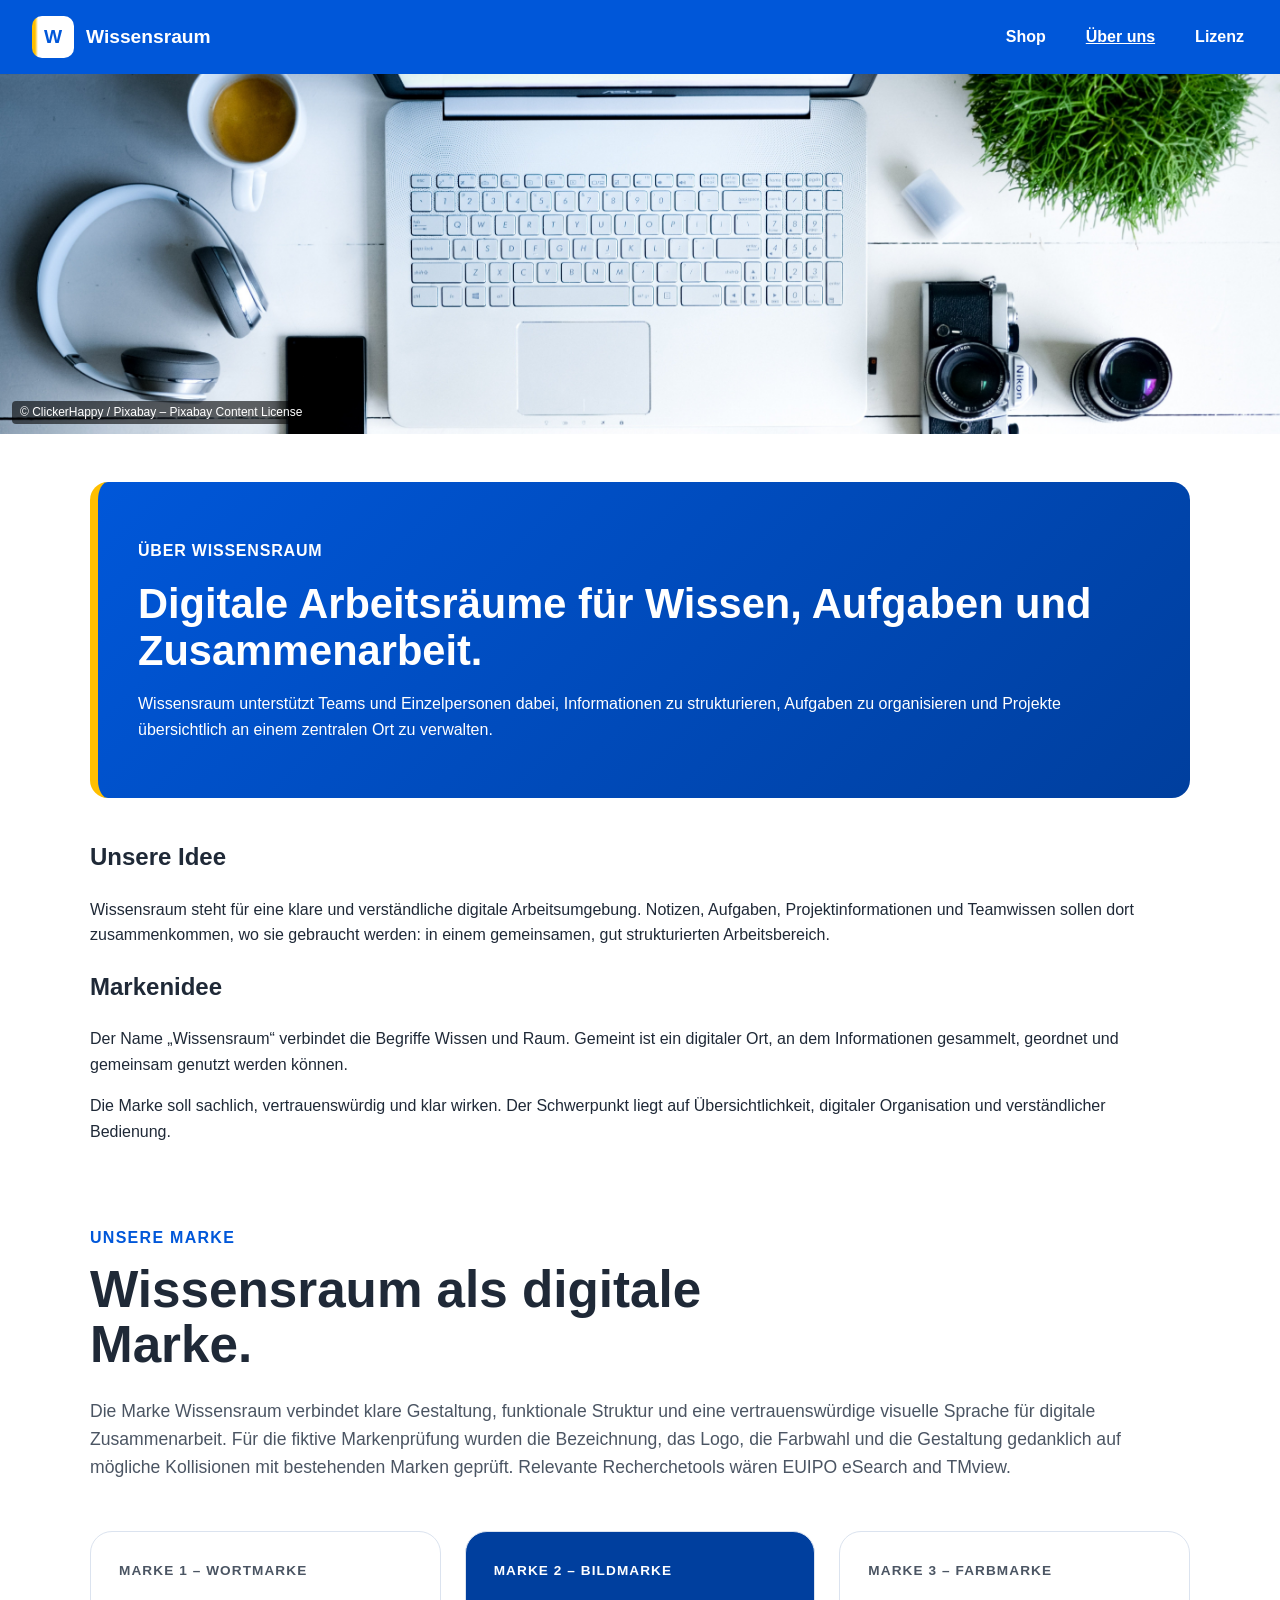
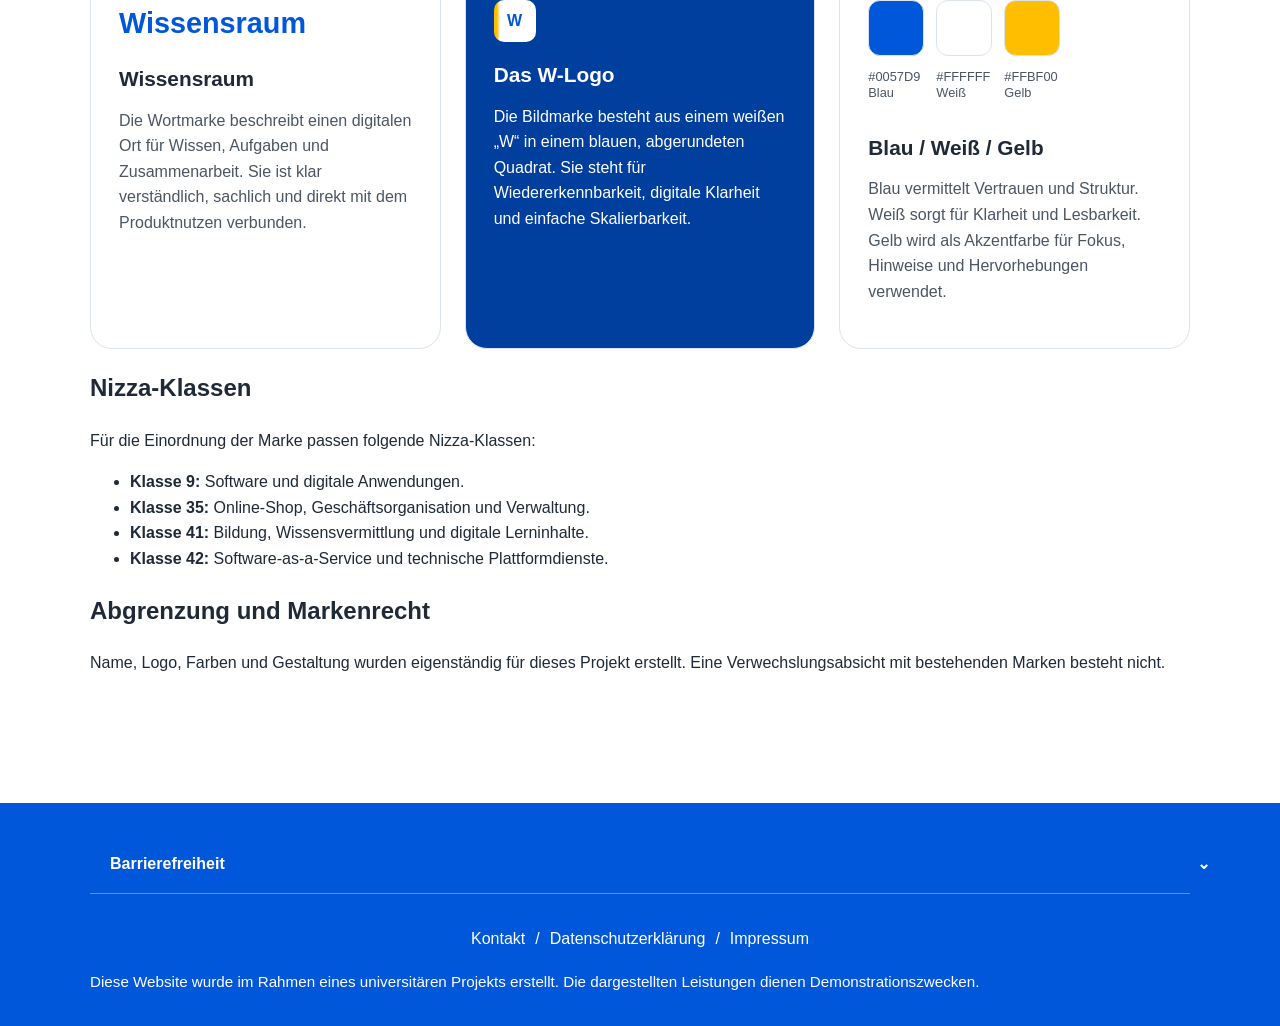
==== commit 9fc453c0: "Phase 3" ====
--- a/about.html
+++ b/about.html
@@ -17,7 +17,7 @@
     </a>
 
     <nav class="main-nav" aria-label="Hauptnavigation">
-        <a href="shop.html">Shop</a>
+        <a href="index.html">Shop</a>
         <a href="about.html" aria-current="page">Über uns</a>
         <a href="lizenz.html">Lizenz</a>
     </nav>
@@ -147,11 +147,6 @@
         <p>
             Name, Logo, Farben und Gestaltung wurden eigenständig für dieses Projekt erstellt.
             Eine Verwechslungsabsicht mit bestehenden Marken besteht nicht.
-
-        <p>
-            Wortwahl, Farbwahl, Formgebung und visuelle Gestaltung wurden bewusst eigenständig entwickelt,
-            um Verwechslungen mit bestehenden Marken möglichst zu vermeiden.
-        </p>
         </p>
     </section>
 
@@ -188,6 +183,11 @@
         <span aria-hidden="true">/</span>
         <a href="impressum.html">Impressum</a>
     </nav>
+
+    <p class="notice">
+        Diese Website wurde im Rahmen eines universitären Projekts erstellt.
+        Die dargestellten Leistungen dienen Demonstrationszwecken.
+    </p>
 </footer>
 
 </body>
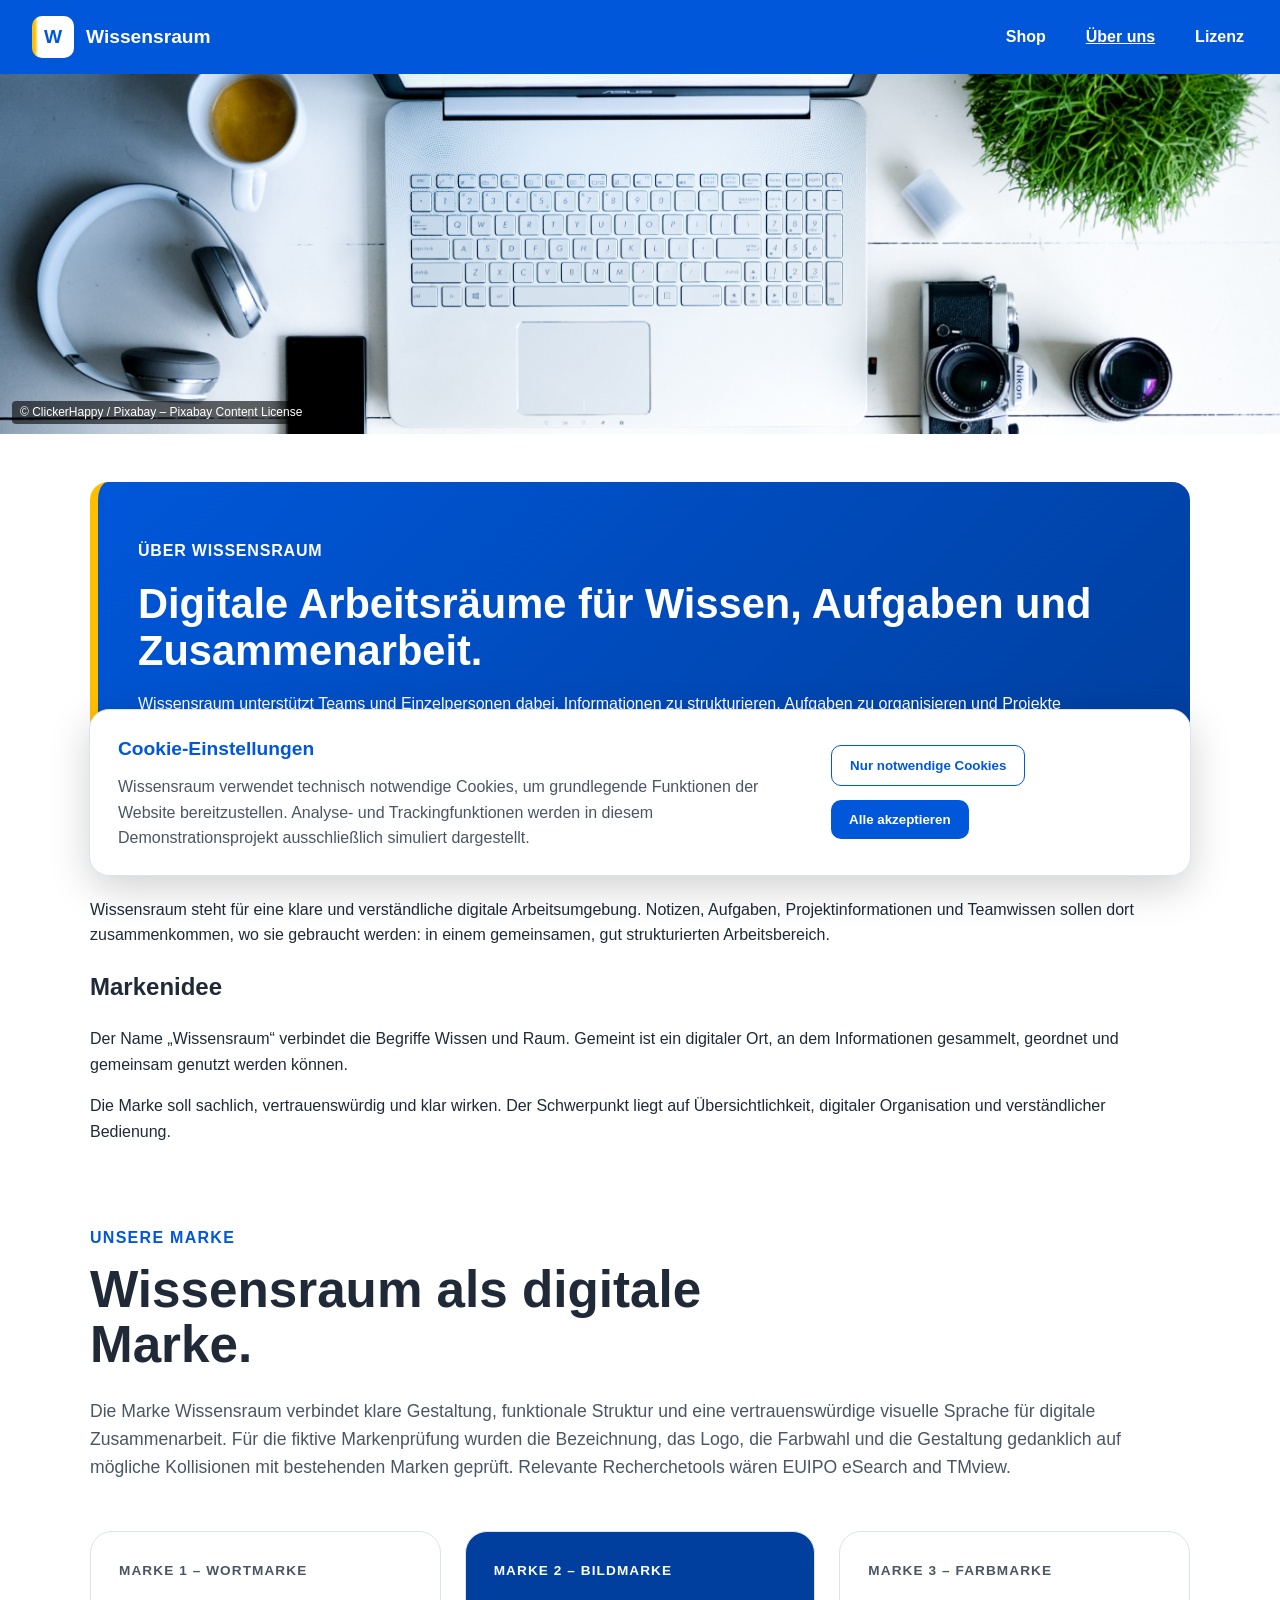
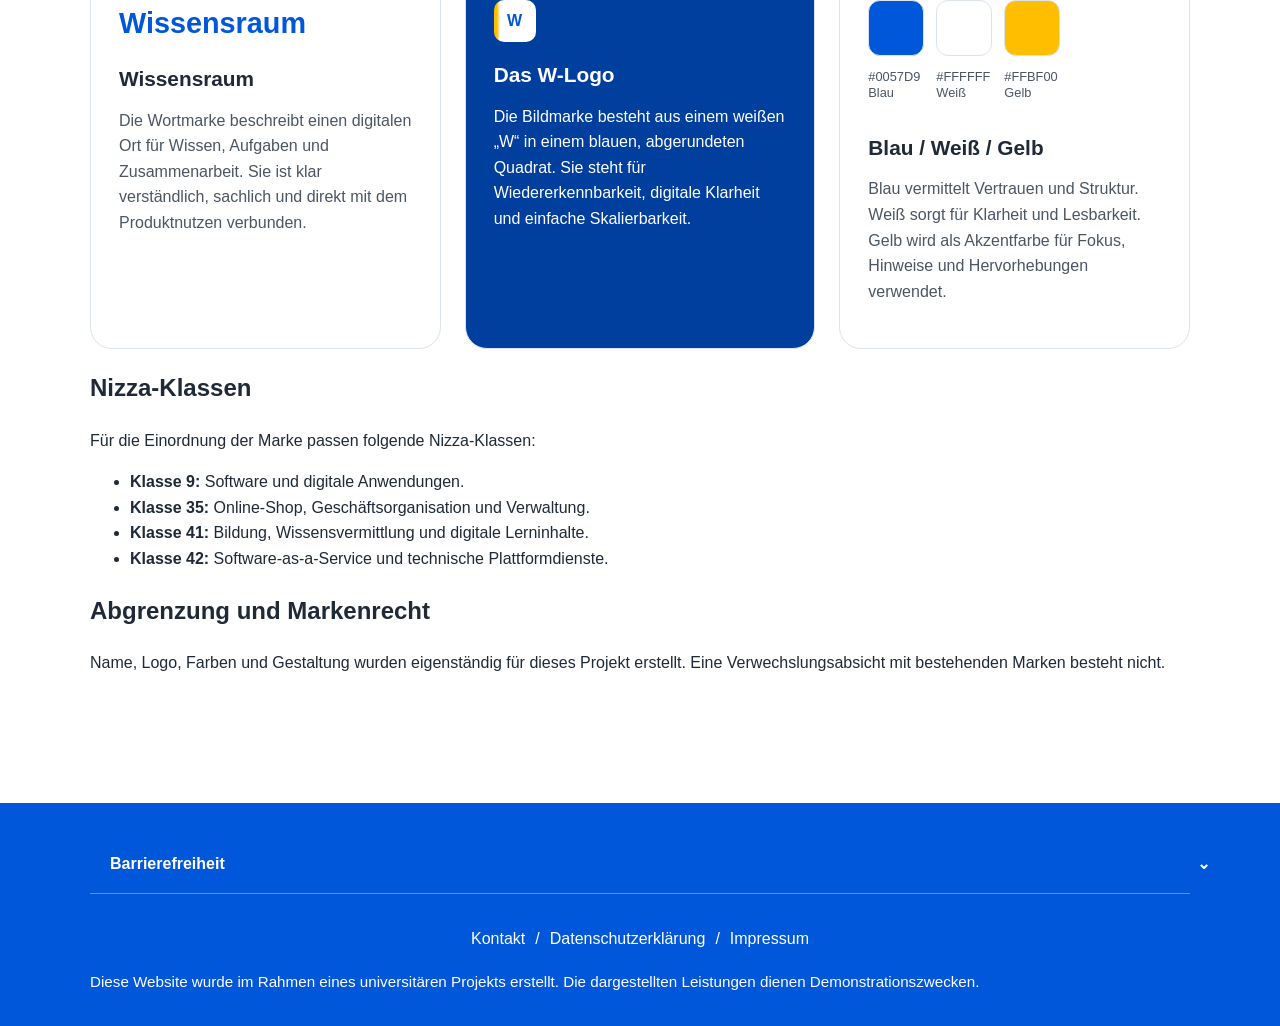
==== commit 01523387: "Phase 3" ====
--- a/about.html
+++ b/about.html
@@ -190,5 +190,31 @@
     </p>
 </footer>
 
+<div id="cookie-banner" class="cookie-banner hidden" role="dialog" aria-labelledby="cookie-title" aria-describedby="cookie-text">
+    <div class="cookie-banner-content">
+        <div class="cookie-banner-text">
+            <h2 id="cookie-title">Cookie-Einstellungen</h2>
+            <p id="cookie-text">
+                Wissensraum verwendet technisch notwendige Cookies,
+                um grundlegende Funktionen der Website bereitzustellen.
+                Analyse- und Trackingfunktionen werden in diesem
+                Demonstrationsprojekt ausschließlich simuliert dargestellt.
+            </p>
+        </div>
+
+        <div class="cookie-banner-actions">
+            <button id="cookie-essential" type="button" class="cookie-secondary">
+                Nur notwendige Cookies
+            </button>
+            <button id="cookie-accept" type="button">
+                Alle akzeptieren
+            </button>
+        </div>
+    </div>
+</div>
+
+<script src="script.js"></script>
+
+
 </body>
 </html>
--- a/style.css
+++ b/style.css
@@ -976,4 +976,81 @@
     color: white;
     max-width: 1100px;
     margin: 16px auto 0;
+}
+
+
+/* ==================================================
+   16. Cookie Banner
+================================================== */
+
+/* Cookie-Banner */
+
+.cookie-banner {
+    position: fixed;
+    bottom: 24px;
+    left: 50%;
+    transform: translateX(-50%);
+    width: min(1100px, calc(100% - 32px));
+    background: white;
+    border: 1px solid var(--border);
+    border-radius: 20px;
+    box-shadow: 0 12px 40px rgba(0, 0, 0, 0.18);
+    z-index: 5000;
+}
+
+.cookie-banner.hidden {
+    display: none;
+}
+
+.cookie-banner-content {
+    display: flex;
+    justify-content: space-between;
+    gap: 24px;
+    padding: 24px 28px;
+    align-items: center;
+}
+
+.cookie-banner-text h2 {
+    margin-top: 0;
+    margin-bottom: 10px;
+    color: var(--blue);
+    font-size: 1.2rem;
+}
+
+.cookie-banner-text p {
+    margin: 0;
+    color: #4b5563;
+    line-height: 1.6;
+    max-width: 720px;
+}
+
+.cookie-banner-actions {
+    display: flex;
+    gap: 14px;
+    flex-wrap: wrap;
+}
+
+.cookie-secondary {
+    background: white;
+    color: var(--blue);
+    border: 1px solid var(--blue);
+}
+
+.cookie-secondary:hover {
+    background: var(--light-blue);
+}
+
+@media (max-width: 760px) {
+    .cookie-banner-content {
+        flex-direction: column;
+        align-items: flex-start;
+    }
+
+    .cookie-banner-actions {
+        width: 100%;
+    }
+
+    .cookie-banner-actions button {
+        width: 100%;
+    }
 }
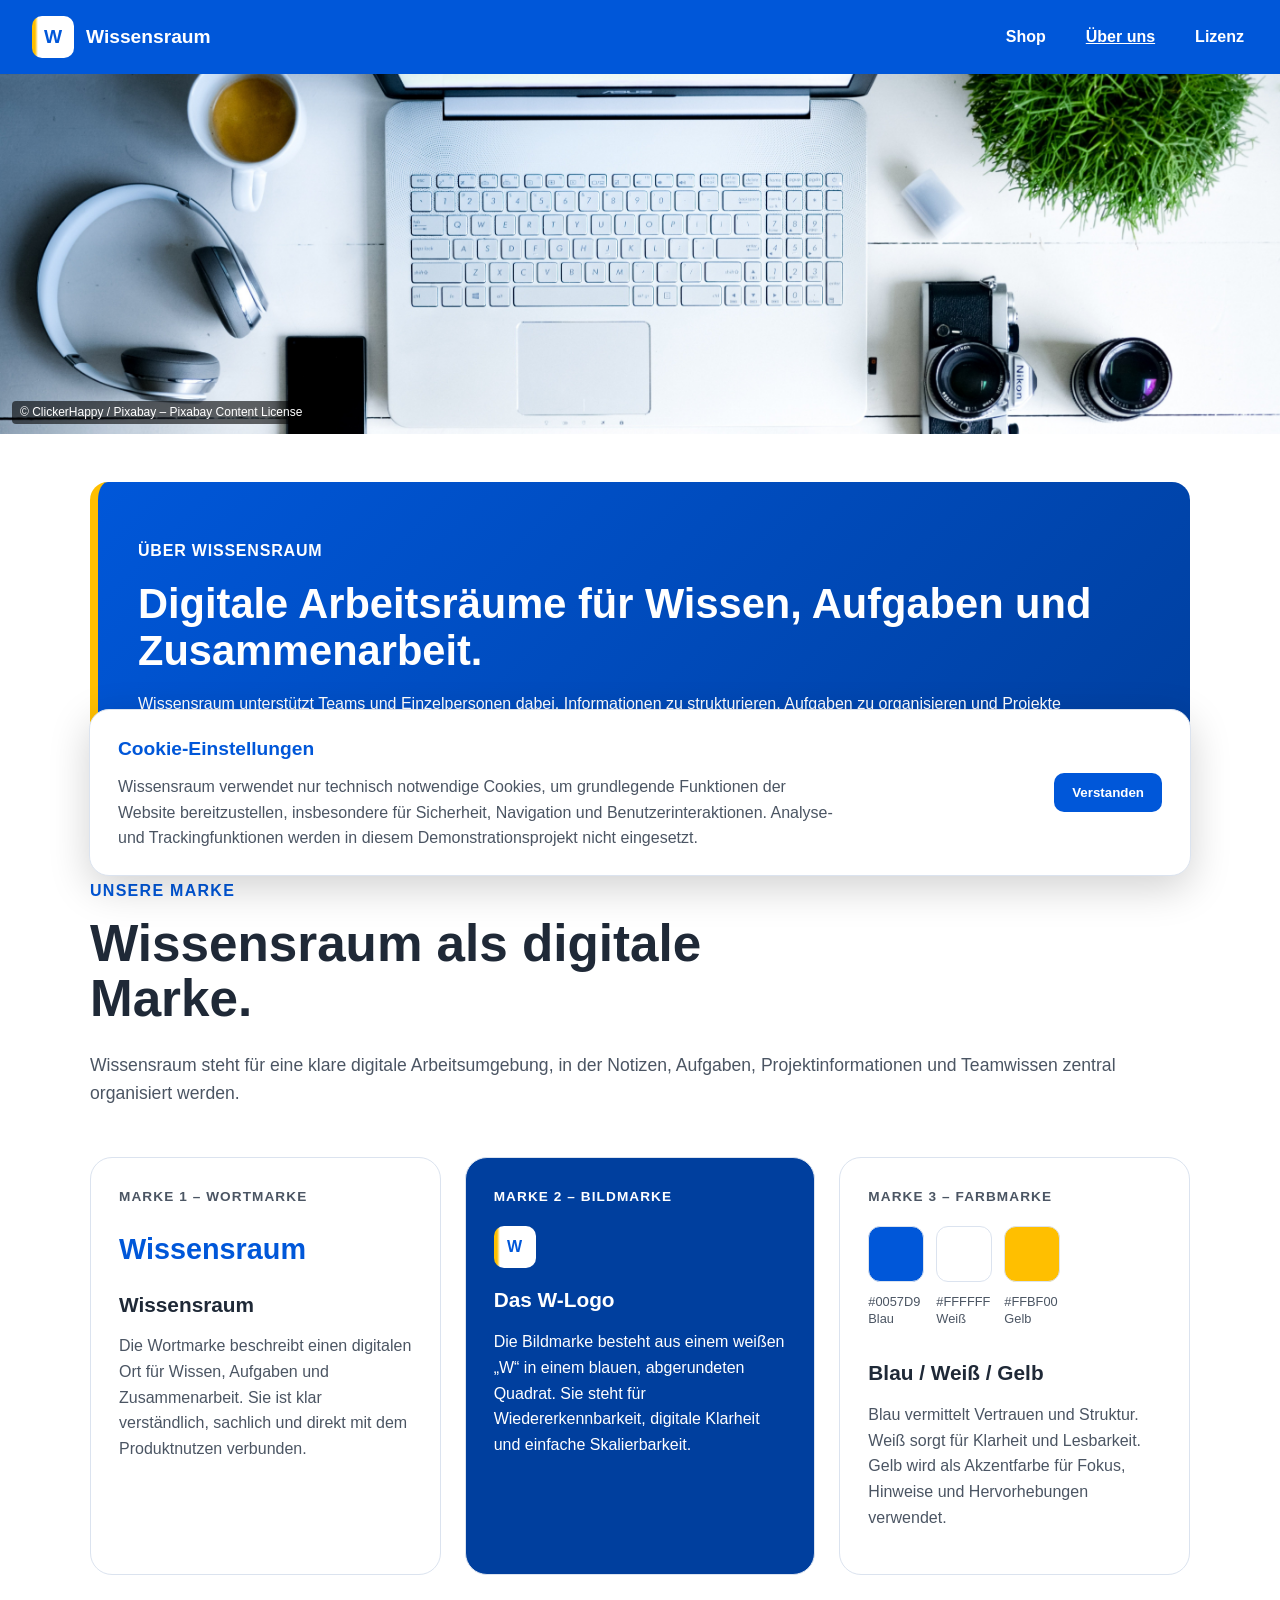
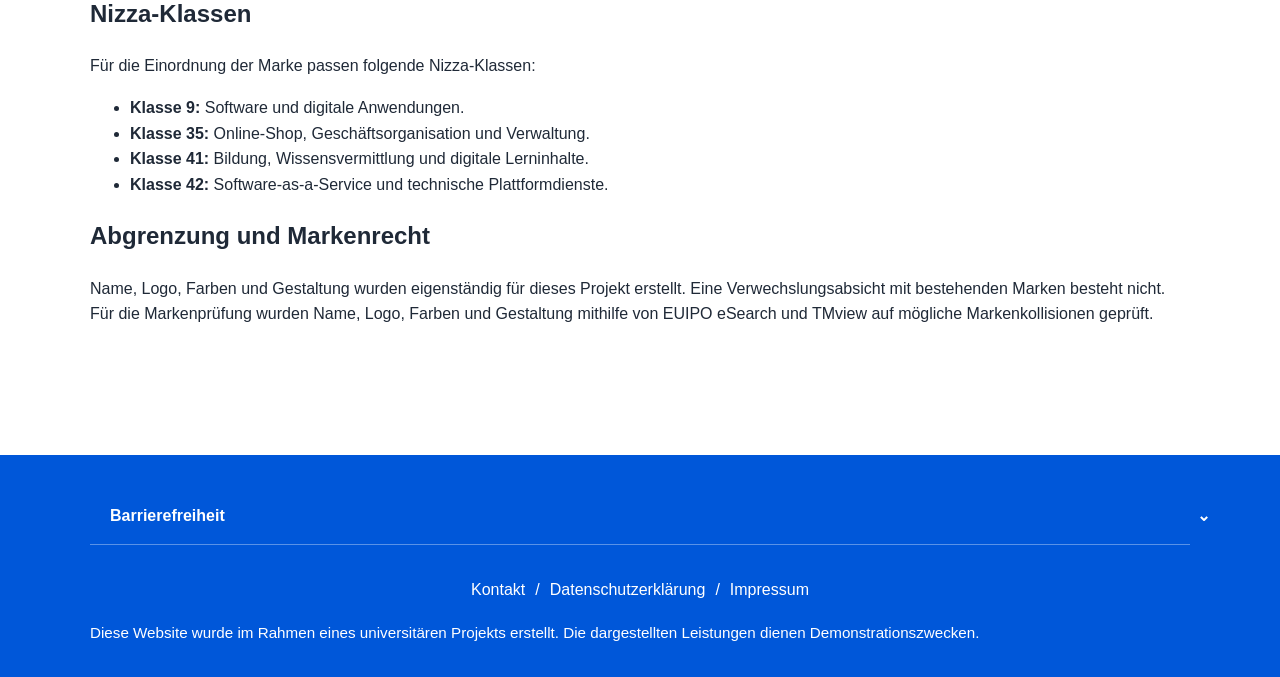
==== commit 348fa855: "Phase 4.1 - Cookie Anpassungen" ====
--- a/about.html
+++ b/about.html
@@ -39,41 +39,16 @@
         </p>
     </section>
 
-    <section class="cart-box info-block">
-        <h2>Unsere Idee</h2>
-        <p>
-            Wissensraum steht für eine klare und verständliche digitale Arbeitsumgebung.
-            Notizen, Aufgaben, Projektinformationen und Teamwissen sollen dort zusammenkommen,
-            wo sie gebraucht werden: in einem gemeinsamen, gut strukturierten Arbeitsbereich.
-        </p>
-    </section>
-
-    <section class="cart-box">
-        <h2>Markenidee</h2>
-        <p>
-            Der Name „Wissensraum“ verbindet die Begriffe Wissen und Raum.
-            Gemeint ist ein digitaler Ort, an dem Informationen gesammelt,
-            geordnet und gemeinsam genutzt werden können.
-        </p>
-        <p>
-            Die Marke soll sachlich, vertrauenswürdig und klar wirken.
-            Der Schwerpunkt liegt auf Übersichtlichkeit, digitaler Organisation
-            und verständlicher Bedienung.
-        </p>
-    </section>
-
     <section class="brand-showcase" aria-labelledby="brand-heading">
         <div class="feature-intro">
             <p class="feature-label">Unsere Marke</p>
             <h2 id="brand-heading">Wissensraum als digitale Marke.</h2>
             <p class="feature-text">
-                Die Marke Wissensraum verbindet klare Gestaltung, funktionale Struktur
-                und eine vertrauenswürdige visuelle Sprache für digitale Zusammenarbeit.
-                Für die fiktive Markenprüfung wurden die Bezeichnung, das Logo,
-                die Farbwahl und die Gestaltung gedanklich auf mögliche Kollisionen
-                mit bestehenden Marken geprüft. Relevante Recherchetools wären
-                EUIPO eSearch and TMview.
+                Wissensraum steht für eine klare digitale Arbeitsumgebung,
+                in der Notizen, Aufgaben, Projektinformationen und Teamwissen
+                zentral organisiert werden.
             </p>
+
         </div>
 
         <div class="feature-small-grid brand-grid">
@@ -146,7 +121,9 @@
         <h2>Abgrenzung und Markenrecht</h2>
         <p>
             Name, Logo, Farben und Gestaltung wurden eigenständig für dieses Projekt erstellt.
-            Eine Verwechslungsabsicht mit bestehenden Marken besteht nicht.
+            Eine Verwechslungsabsicht mit bestehenden Marken besteht nicht. Für die Markenprüfung wurden Name,
+            Logo, Farben und Gestaltung
+            mithilfe von EUIPO eSearch und TMview auf mögliche Markenkollisionen geprüft.
         </p>
     </section>
 
@@ -195,19 +172,18 @@
         <div class="cookie-banner-text">
             <h2 id="cookie-title">Cookie-Einstellungen</h2>
             <p id="cookie-text">
-                Wissensraum verwendet technisch notwendige Cookies,
-                um grundlegende Funktionen der Website bereitzustellen.
+                Wissensraum verwendet nur technisch notwendige Cookies,
+                um grundlegende Funktionen der Website bereitzustellen,
+                insbesondere für Sicherheit, Navigation und Benutzerinteraktionen.
                 Analyse- und Trackingfunktionen werden in diesem
-                Demonstrationsprojekt ausschließlich simuliert dargestellt.
+                Demonstrationsprojekt nicht eingesetzt.
             </p>
         </div>
 
         <div class="cookie-banner-actions">
-            <button id="cookie-essential" type="button" class="cookie-secondary">
-                Nur notwendige Cookies
-            </button>
+
             <button id="cookie-accept" type="button">
-                Alle akzeptieren
+                Verstanden
             </button>
         </div>
     </div>
